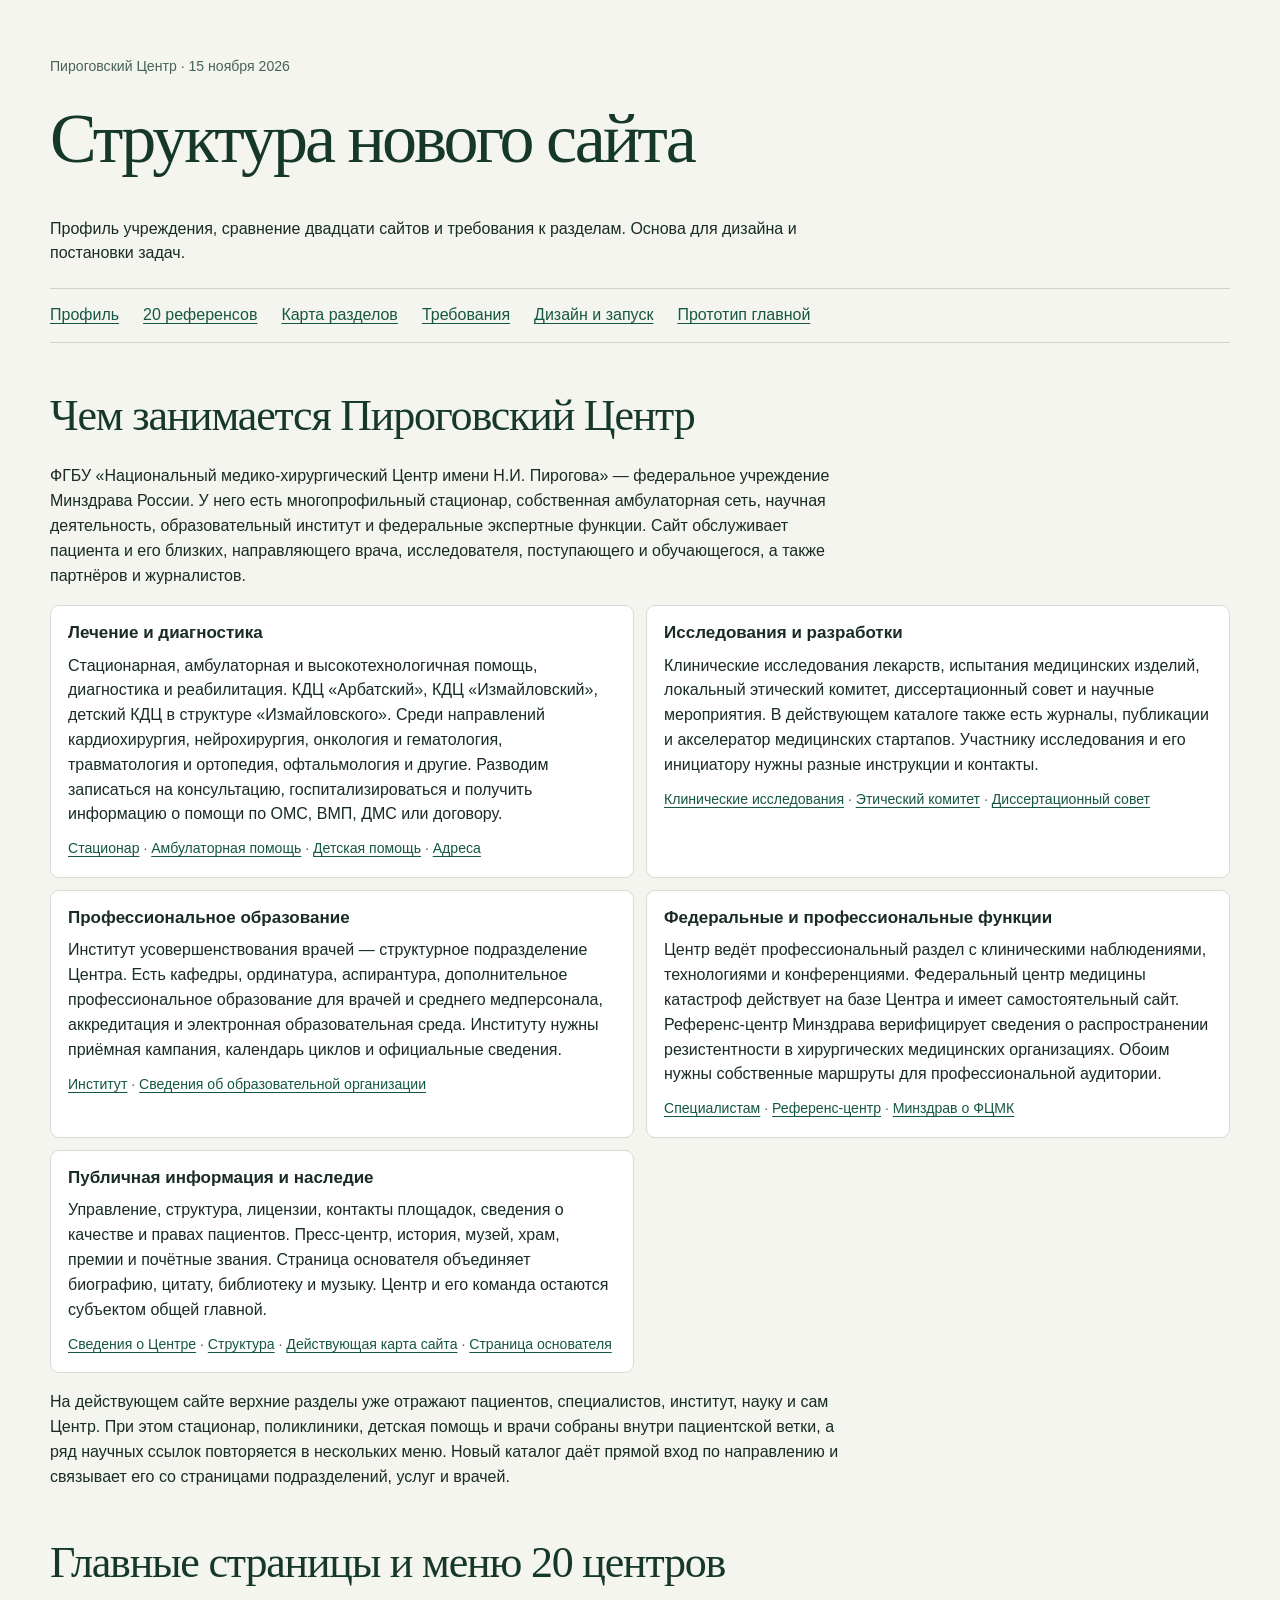
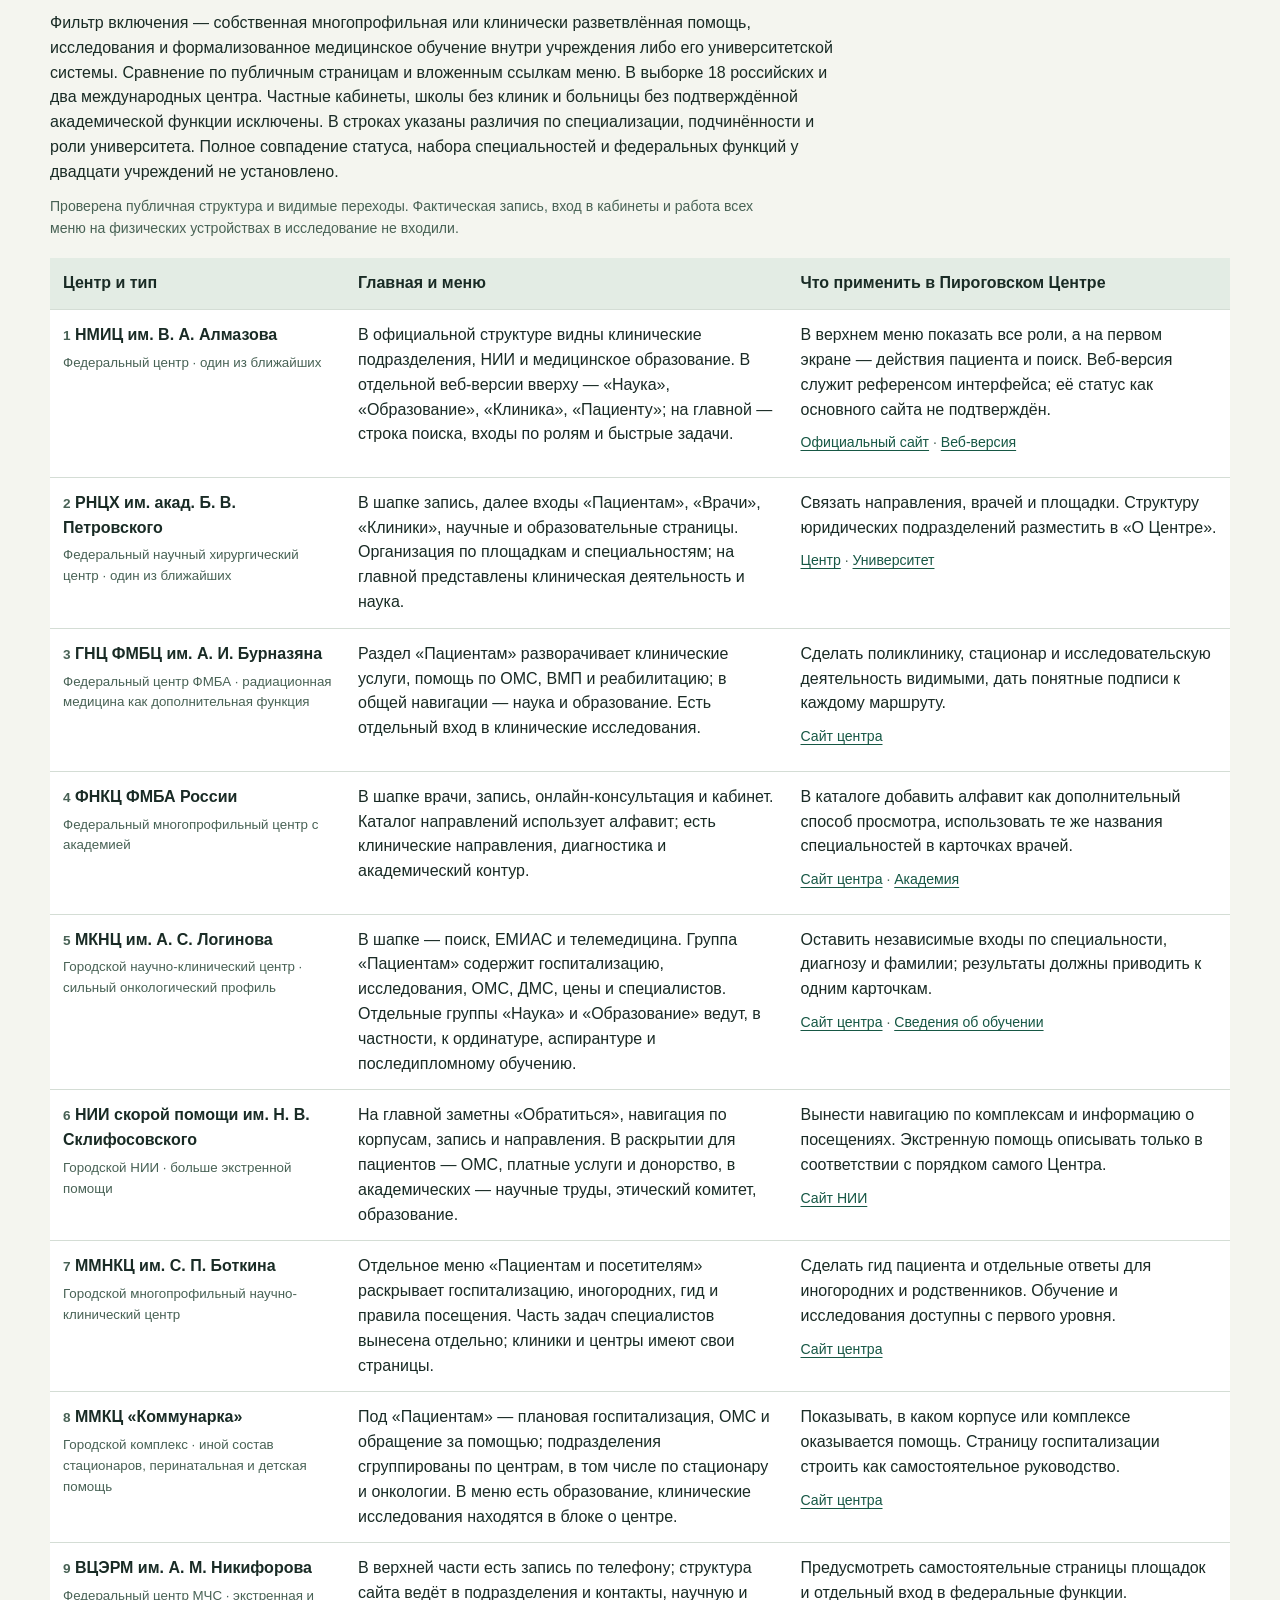
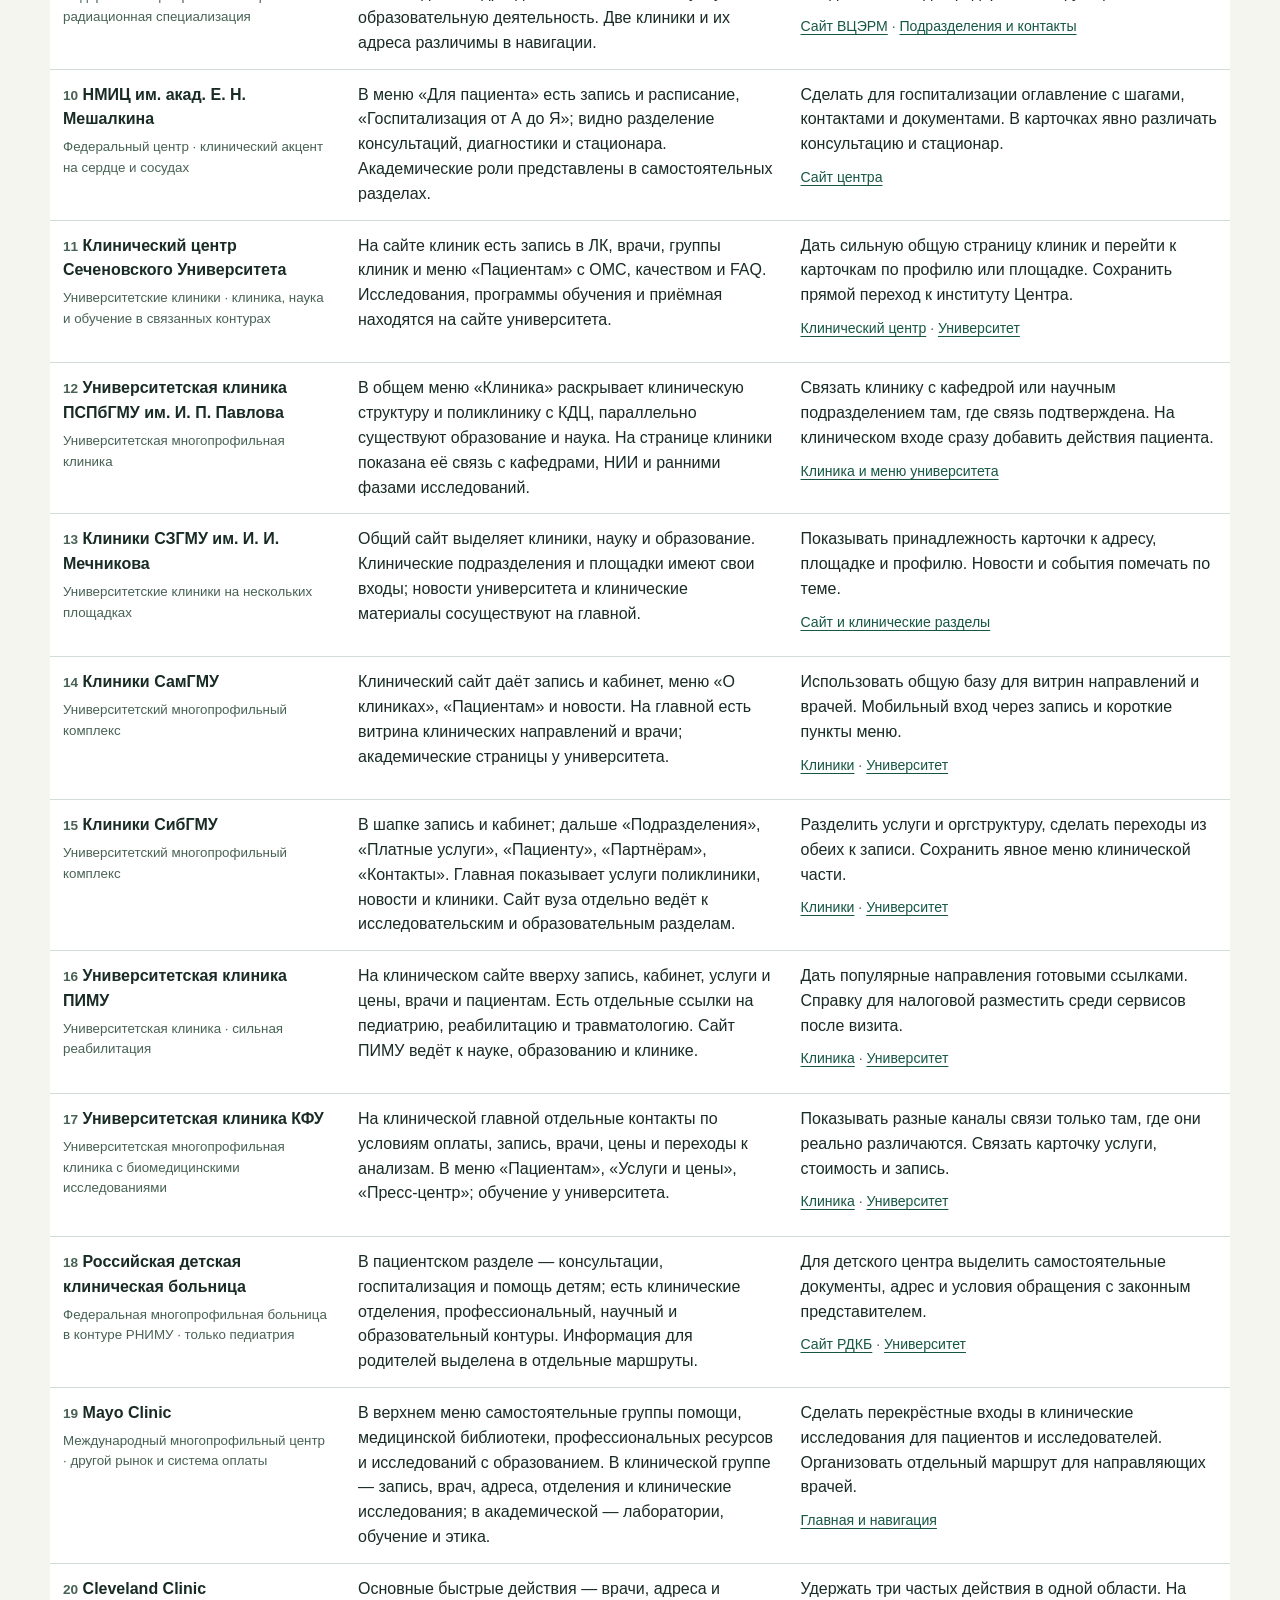
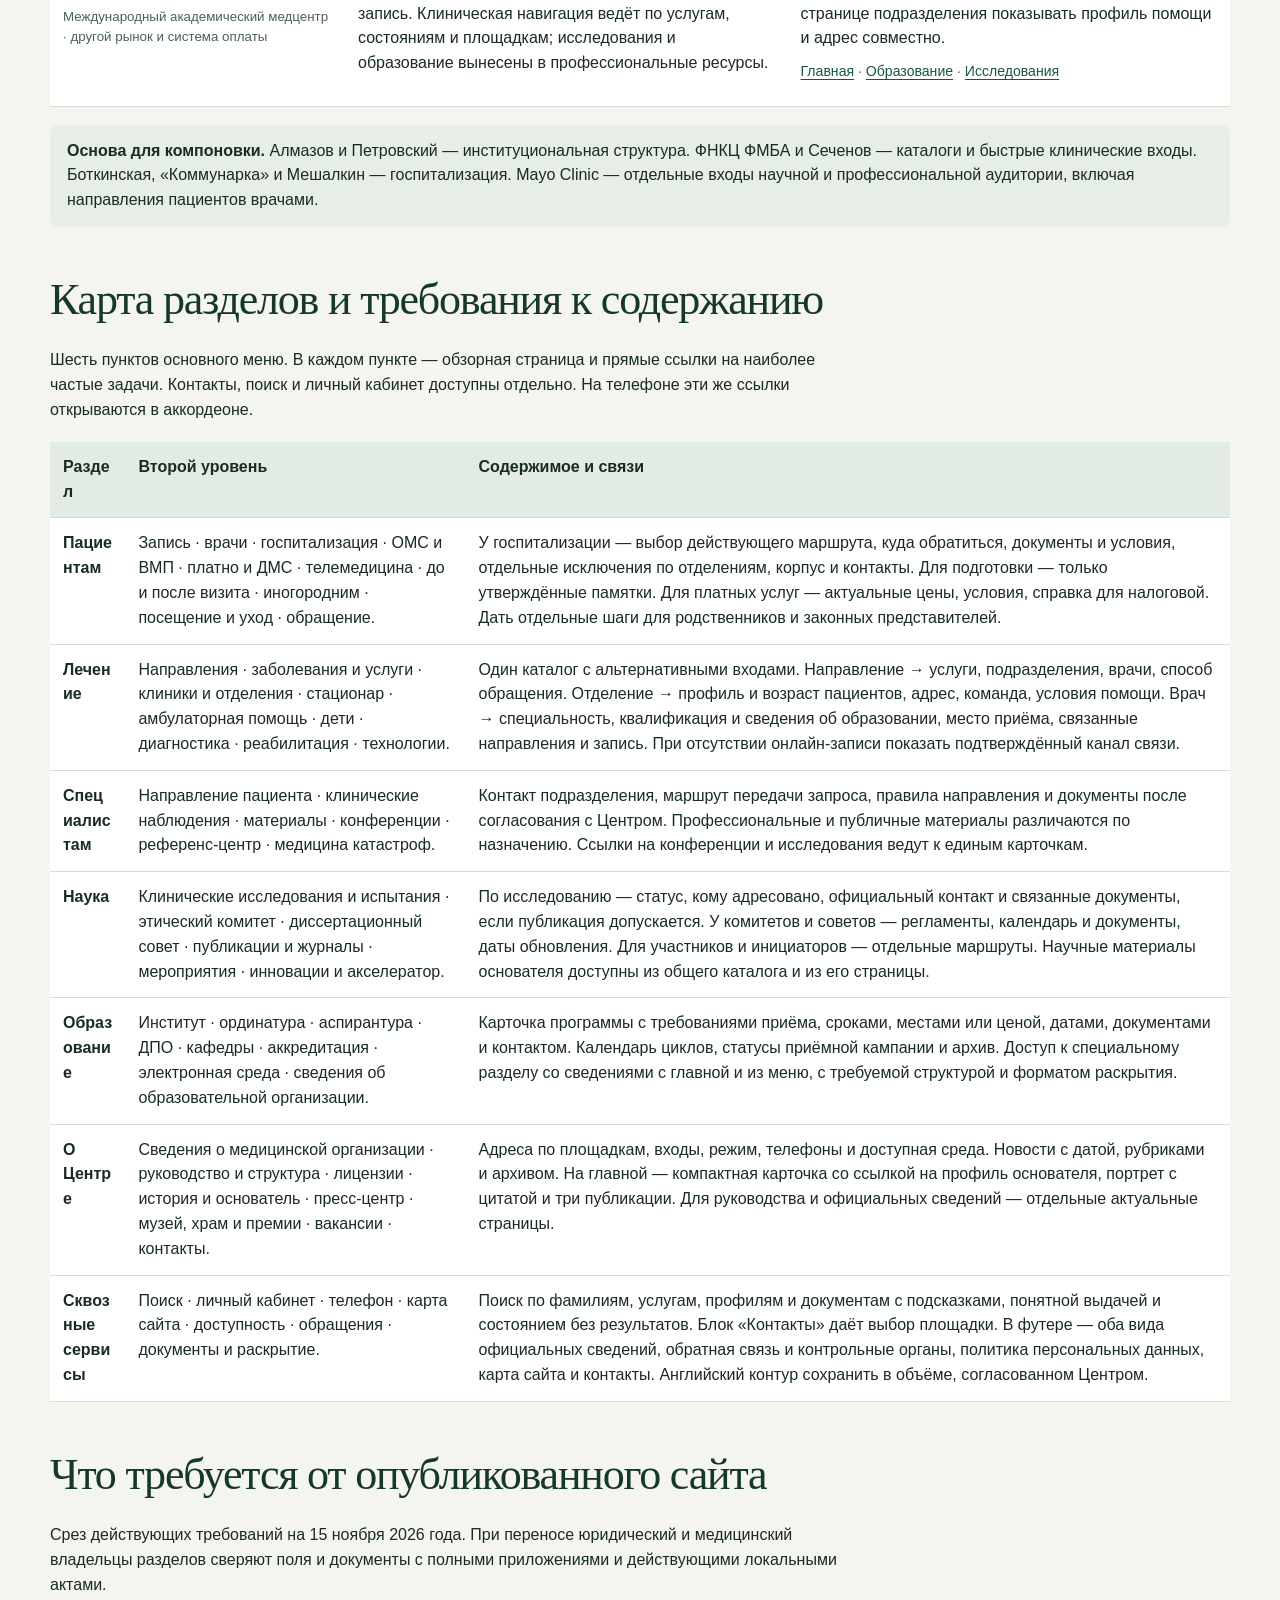
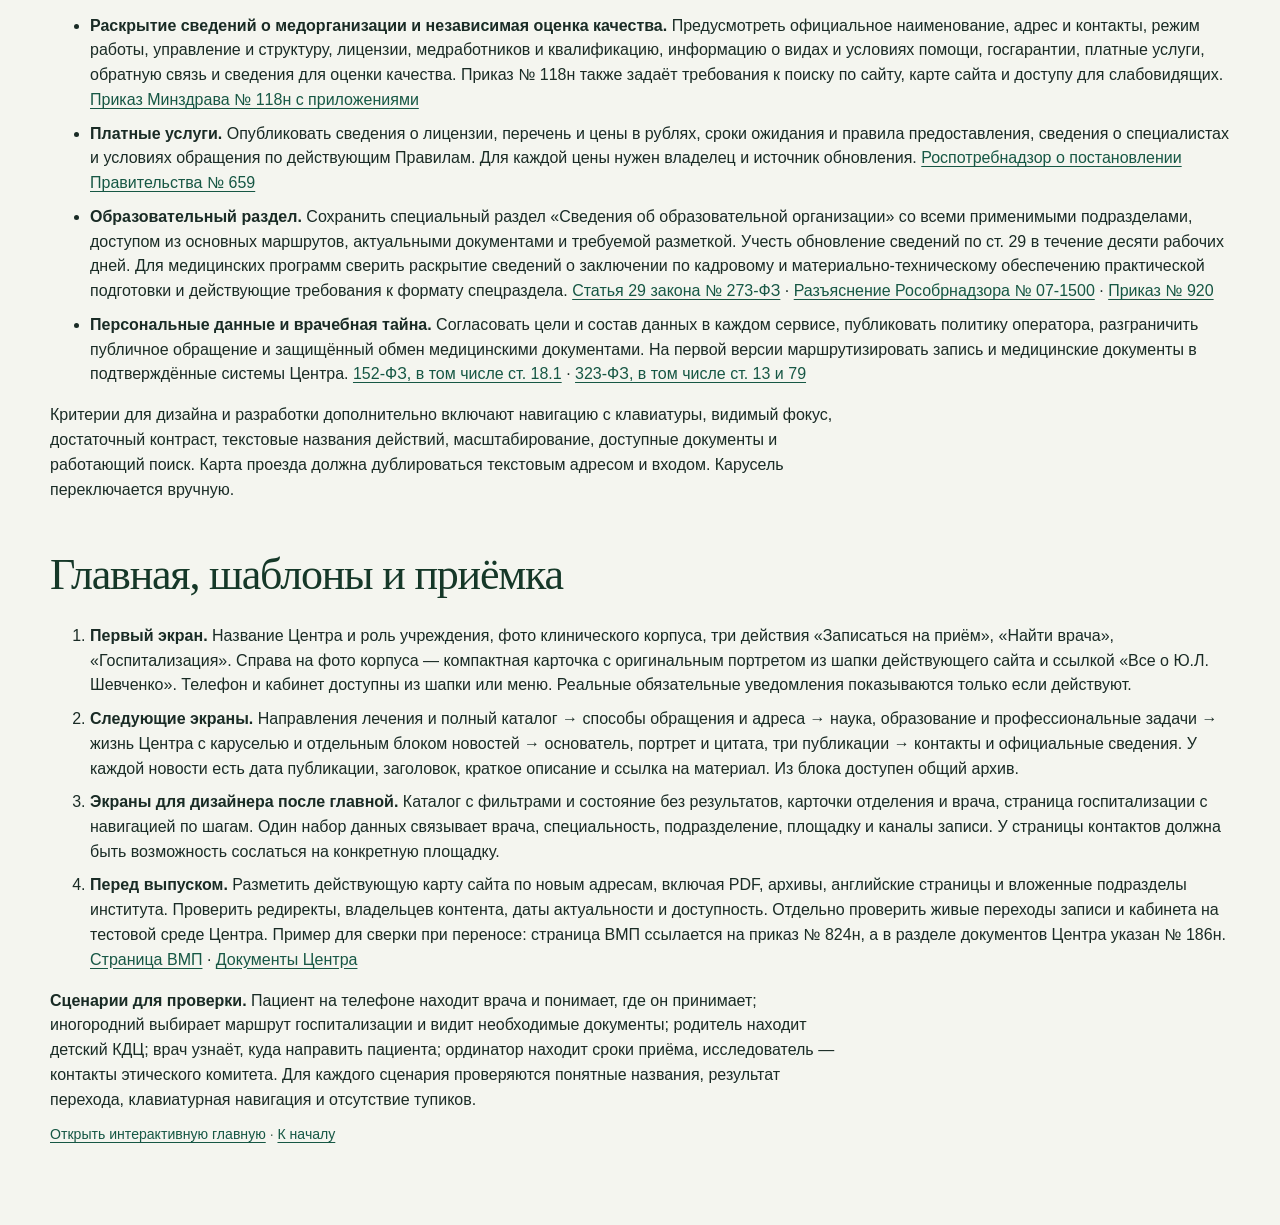
==== site-structure.html @ cbcdd525 "Publish medical center prototype and site structure" ====
<!doctype html>
<html lang="ru">
<head>
<meta charset="utf-8">
<meta name="viewport" content="width=device-width, initial-scale=1">
<meta name="robots" content="noindex">
<title>Пироговский Центр — структура нового сайта и 20 референсов</title>
<style>
:root { color-scheme: light; font-family: "Segoe UI", sans-serif; color: #192b25; background: #f4f5ef; line-height: 1.55; }
* { box-sizing: border-box; }
body { margin: 0; }
main { width: min(1180px, calc(100% - 48px)); margin: 0 auto; padding: 46px 0 70px; }
h1, h2, h3 { line-height: 1.12; margin: 0 0 .55em; }
h1, h2 { font-family: Georgia, serif; font-weight: 400; color: #153828; }
h1 { font-size: clamp(35px, 6vw, 70px); letter-spacing: -.043em; }
h2 { font-size: clamp(28px, 4vw, 44px); letter-spacing: -.027em; }
h3 { font-size: 17px; }
p { max-width: 90ch; margin: .7em 0; }
a { color: #165744; text-underline-offset: 3px; }
a:focus-visible { outline: 2px solid #985a0c; outline-offset: 3px; }
nav { display: flex; gap: 12px 24px; flex-wrap: wrap; padding: 14px 0; border-block: 1px solid #cbd6cd; }
header p { margin-bottom: 22px; }
section { margin-top: 48px; scroll-margin-top: 12px; }
.meta, .sources { color: #486255; font-size: .88rem; }
.cards { margin: 17px 0; display: grid; grid-template-columns: repeat(2, minmax(0, 1fr)); gap: 12px; }
.cards article { background: #fff; border: 1px solid #d5ded6; padding: 17px; border-radius: 9px; }
.cards article p:last-child { margin-bottom: 0; }
table { width: 100%; border-collapse: collapse; margin-top: 19px; background: #fff; }
th, td { padding: 13px; text-align: left; vertical-align: top; border-bottom: 1px solid #d4ddd5; overflow-wrap: anywhere; }
thead { background: #e3ece4; }
#comparison th[scope=row] { width: 25%; }
#comparison td { width: 37.5%; }
tbody small { display: block; margin-top: 5px; font-weight: 400; color: #486255; }
.idx { color: #486255; font-size: .85rem; }
li { margin: .55em 0; }
aside { margin: 18px 0; padding: 14px 17px; background: #e6eee6; border-radius: 8px; }
@media (max-width: 720px) {
  main { width: calc(100% - 30px); padding-top: 26px; }
  .cards { grid-template-columns: 1fr; }
  table, tbody, tr, td, tbody th { display: block; }
  thead { position: absolute; width: 1px; height: 1px; overflow: hidden; clip-path: inset(50%); }
  #comparison th[scope=row], #comparison td { width: 100%; }
  tbody th { background: #e3ece4; }
  td::before { content: attr(data-label); display: block; margin-bottom: 4px; color: #486255; font-size: .84rem; font-weight: 650; }
  td { border-bottom: 0; }
}
</style>
</head>
<body>
<main id="top">
<header>
<p class="meta">Пироговский Центр · 15 ноября 2026</p>
<h1>Структура нового сайта</h1>
<p>Профиль учреждения, сравнение двадцати сайтов и требования к разделам. Основа для дизайна и постановки задач.</p>
<nav aria-label="Оглавление"><a href="#profile">Профиль</a><a href="#comparison">20 референсов</a><a href="#map">Карта разделов</a><a href="#requirements">Требования</a><a href="#handoff">Дизайн и запуск</a><a href="prototype/index.html">Прототип главной</a></nav>
</header>
<section id="profile">
<h2>Чем занимается Пироговский Центр</h2>
<p>ФГБУ «Национальный медико-хирургический Центр имени Н.И. Пирогова» — федеральное учреждение Минздрава России. У него есть многопрофильный стационар, собственная амбулаторная сеть, научная деятельность, образовательный институт и федеральные экспертные функции. Сайт обслуживает пациента и его близких, направляющего врача, исследователя, поступающего и обучающегося, а также партнёров и журналистов.</p>
<div class="cards">
<article><h3>Лечение и диагностика</h3><p>Стационарная, амбулаторная и высокотехнологичная помощь, диагностика и реабилитация. КДЦ «Арбатский», КДЦ «Измайловский», детский КДЦ в структуре «Измайловского». Среди направлений кардиохирургия, нейрохирургия, онкология и гематология, травматология и ортопедия, офтальмология и другие. Разводим записаться на консультацию, госпитализироваться и получить информацию о помощи по ОМС, ВМП, ДМС или договору.</p><p class="sources"><a href="https://www.pirogov-center.ru/patient/hospital/department/">Стационар</a> · <a href="https://www.pirogov-center.ru/patient/policlinics/">Амбулаторная помощь</a> · <a href="https://www.pirogov-center.ru/patient/helping-children/">Детская помощь</a> · <a href="https://www.pirogov-center.ru/about/contacts/">Адреса</a></p></article>
<article><h3>Исследования и разработки</h3><p>Клинические исследования лекарств, испытания медицинских изделий, локальный этический комитет, диссертационный совет и научные мероприятия. В действующем каталоге также есть журналы, публикации и акселератор медицинских стартапов. Участнику исследования и его инициатору нужны разные инструкции и контакты.</p><p class="sources"><a href="https://www.pirogov-center.ru/science/clinical-trials/">Клинические исследования</a> · <a href="https://www.pirogov-center.ru/about/structure/local-ethical-committee/">Этический комитет</a> · <a href="https://www.pirogov-center.ru/about/structure/dissertational-council/">Диссертационный совет</a></p></article>
<article><h3>Профессиональное образование</h3><p>Институт усовершенствования врачей — структурное подразделение Центра. Есть кафедры, ординатура, аспирантура, дополнительное профессиональное образование для врачей и среднего медперсонала, аккредитация и электронная образовательная среда. Институту нужны приёмная кампания, календарь циклов и официальные сведения.</p><p class="sources"><a href="https://www.pirogov-center.ru/education/institute/">Институт</a> · <a href="https://www.pirogov-center.ru/education/institute/common/">Сведения об образовательной организации</a></p></article>
<article><h3>Федеральные и профессиональные функции</h3><p>Центр ведёт профессиональный раздел с клиническими наблюдениями, технологиями и конференциями. Федеральный центр медицины катастроф действует на базе Центра и имеет самостоятельный сайт. Референс-центр Минздрава верифицирует сведения о распространении резистентности в хирургических медицинских организациях. Обоим нужны собственные маршруты для профессиональной аудитории.</p><p class="sources"><a href="https://www.pirogov-center.ru/specialist/">Специалистам</a> · <a href="https://www.pirogov-center.ru/specialist/reference-center/">Референс-центр</a> · <a href="https://minzdrav.gov.ru/regional_news/16206-na-baze-pirogovskogo-tsentra-nachal-deystvovat-federalnyy-tsentr-meditsiny-katastrof">Минздрав о ФЦМК</a></p></article>
<article><h3>Публичная информация и наследие</h3><p>Управление, структура, лицензии, контакты площадок, сведения о качестве и правах пациентов. Пресс-центр, история, музей, храм, премии и почётные звания. Страница основателя объединяет биографию, цитату, библиотеку и музыку. Центр и его команда остаются субъектом общей главной.</p><p class="sources"><a href="https://www.pirogov-center.ru/about/">Сведения о Центре</a> · <a href="https://www.pirogov-center.ru/about/structure/">Структура</a> · <a href="https://www.pirogov-center.ru/sitemap/">Действующая карта сайта</a> · <a href="https://www.pirogov-center.ru/about/management/president/">Страница основателя</a></p></article>
</div>
<p>На действующем сайте верхние разделы уже отражают пациентов, специалистов, институт, науку и сам Центр. При этом стационар, поликлиники, детская помощь и врачи собраны внутри пациентской ветки, а ряд научных ссылок повторяется в нескольких меню. Новый каталог даёт прямой вход по направлению и связывает его со страницами подразделений, услуг и врачей.</p>
</section>
<section id="comparison">
<h2>Главные страницы и меню 20 центров</h2>
<p>Фильтр включения — собственная многопрофильная или клинически разветвлённая помощь, исследования и формализованное медицинское обучение внутри учреждения либо его университетской системы. Сравнение по публичным страницам и вложенным ссылкам меню. В выборке 18 российских и два международных центра. Частные кабинеты, школы без клиник и больницы без подтверждённой академической функции исключены. В строках указаны различия по специализации, подчинённости и роли университета. Полное совпадение статуса, набора специальностей и федеральных функций у двадцати учреждений не установлено.</p>
<p class="meta">Проверена публичная структура и видимые переходы. Фактическая запись, вход в кабинеты и работа всех меню на физических устройствах в исследование не входили.</p>
<table>
<thead><tr><th scope="col">Центр и тип</th><th scope="col">Главная и меню</th><th scope="col">Что применить в Пироговском Центре</th></tr></thead>
<tbody>
<tr><th scope="row"><span class="idx">1</span> НМИЦ им. В. А. Алмазова<small>Федеральный центр · один из ближайших</small></th><td data-label="Главная и меню">В официальной структуре видны клинические подразделения, НИИ и медицинское образование. В отдельной веб-версии вверху — «Наука», «Образование», «Клиника», «Пациенту»; на главной — строка поиска, входы по ролям и быстрые задачи.</td><td data-label="Решение для Центра">В верхнем меню показать все роли, а на первом экране — действия пациента и поиск. Веб-версия служит референсом интерфейса; её статус как основного сайта не подтверждён.<p class="sources"><a href="https://www.almazovcentre.ru/">Официальный сайт</a> · <a href="https://next.almazovhub.ru/">Веб-версия</a></p></td></tr>
<tr><th scope="row"><span class="idx">2</span> РНЦХ им. акад. Б. В. Петровского<small>Федеральный научный хирургический центр · один из ближайших</small></th><td data-label="Главная и меню">В шапке запись, далее входы «Пациентам», «Врачи», «Клиники», научные и образовательные страницы. Организация по площадкам и специальностям; на главной представлены клиническая деятельность и наука.</td><td data-label="Решение для Центра">Связать направления, врачей и площадки. Структуру юридических подразделений разместить в «О Центре».<p class="sources"><a href="https://med.ru/">Центр</a> · <a href="https://petrovsky.med.ru/">Университет</a></p></td></tr>
<tr><th scope="row"><span class="idx">3</span> ГНЦ ФМБЦ им. А. И. Бурназяна<small>Федеральный центр ФМБА · радиационная медицина как дополнительная функция</small></th><td data-label="Главная и меню">Раздел «Пациентам» разворачивает клинические услуги, помощь по ОМС, ВМП и реабилитацию; в общей навигации — наука и образование. Есть отдельный вход в клинические исследования.</td><td data-label="Решение для Центра">Сделать поликлинику, стационар и исследовательскую деятельность видимыми, дать понятные подписи к каждому маршруту.<p class="sources"><a href="https://fmbafmbc.ru/">Сайт центра</a></p></td></tr>
<tr><th scope="row"><span class="idx">4</span> ФНКЦ ФМБА России<small>Федеральный многопрофильный центр с академией</small></th><td data-label="Главная и меню">В шапке врачи, запись, онлайн-консультация и кабинет. Каталог направлений использует алфавит; есть клинические направления, диагностика и академический контур.</td><td data-label="Решение для Центра">В каталоге добавить алфавит как дополнительный способ просмотра, использовать те же названия специальностей в карточках врачей.<p class="sources"><a href="https://fnkc-fmba.ru/">Сайт центра</a> · <a href="https://medprofedu.ru/">Академия</a></p></td></tr>
<tr><th scope="row"><span class="idx">5</span> МКНЦ им. А. С. Логинова<small>Городской научно-клинический центр · сильный онкологический профиль</small></th><td data-label="Главная и меню">В шапке — поиск, ЕМИАС и телемедицина. Группа «Пациентам» содержит госпитализацию, исследования, ОМС, ДМС, цены и специалистов. Отдельные группы «Наука» и «Образование» ведут, в частности, к ординатуре, аспирантуре и последипломному обучению.</td><td data-label="Решение для Центра">Оставить независимые входы по специальности, диагнозу и фамилии; результаты должны приводить к одним карточкам.<p class="sources"><a href="https://mknc.ru/?kt_lang=ru">Сайт центра</a> · <a href="https://edu.mknc.ru/sveden/common/">Сведения об обучении</a></p></td></tr>
<tr><th scope="row"><span class="idx">6</span> НИИ скорой помощи им. Н. В. Склифосовского<small>Городской НИИ · больше экстренной помощи</small></th><td data-label="Главная и меню">На главной заметны «Обратиться», навигация по корпусам, запись и направления. В раскрытии для пациентов — ОМС, платные услуги и донорство, в академических — научные труды, этический комитет, образование.</td><td data-label="Решение для Центра">Вынести навигацию по комплексам и информацию о посещениях. Экстренную помощь описывать только в соответствии с порядком самого Центра.<p class="sources"><a href="https://sklif.mos.ru/">Сайт НИИ</a></p></td></tr>
<tr><th scope="row"><span class="idx">7</span> ММНКЦ им. С. П. Боткина<small>Городской многопрофильный научно-клинический центр</small></th><td data-label="Главная и меню">Отдельное меню «Пациентам и посетителям» раскрывает госпитализацию, иногородних, гид и правила посещения. Часть задач специалистов вынесена отдельно; клиники и центры имеют свои страницы.</td><td data-label="Решение для Центра">Сделать гид пациента и отдельные ответы для иногородних и родственников. Обучение и исследования доступны с первого уровня.<p class="sources"><a href="https://botkinmoscow.ru/">Сайт центра</a></p></td></tr>
<tr><th scope="row"><span class="idx">8</span> ММКЦ «Коммунарка»<small>Городской комплекс · иной состав стационаров, перинатальная и детская помощь</small></th><td data-label="Главная и меню">Под «Пациентам» — плановая госпитализация, ОМС и обращение за помощью; подразделения сгруппированы по центрам, в том числе по стационару и онкологии. В меню есть образование, клинические исследования находятся в блоке о центре.</td><td data-label="Решение для Центра">Показывать, в каком корпусе или комплексе оказывается помощь. Страницу госпитализации строить как самостоятельное руководство.<p class="sources"><a href="https://mmccdzm.ru/">Сайт центра</a></p></td></tr>
<tr><th scope="row"><span class="idx">9</span> ВЦЭРМ им. А. М. Никифорова<small>Федеральный центр МЧС · экстренная и радиационная специализация</small></th><td data-label="Главная и меню">В верхней части есть запись по телефону; структура сайта ведёт в подразделения и контакты, научную и образовательную деятельность. Две клиники и их адреса различимы в навигации.</td><td data-label="Решение для Центра">Предусмотреть самостоятельные страницы площадок и отдельный вход в федеральные функции.<p class="sources"><a href="https://nrcerm.ru/">Сайт ВЦЭРМ</a> · <a href="https://nrcerm.ru/departments-centers/contacts/">Подразделения и контакты</a></p></td></tr>
<tr><th scope="row"><span class="idx">10</span> НМИЦ им. акад. Е. Н. Мешалкина<small>Федеральный центр · клинический акцент на сердце и сосудах</small></th><td data-label="Главная и меню">В меню «Для пациента» есть запись и расписание, «Госпитализация от А до Я»; видно разделение консультаций, диагностики и стационара. Академические роли представлены в самостоятельных разделах.</td><td data-label="Решение для Центра">Сделать для госпитализации оглавление с шагами, контактами и документами. В карточках явно различать консультацию и стационар.<p class="sources"><a href="https://www.meshalkin.ru/">Сайт центра</a></p></td></tr>
<tr><th scope="row"><span class="idx">11</span> Клинический центр Сеченовского Университета<small>Университетские клиники · клиника, наука и обучение в связанных контурах</small></th><td data-label="Главная и меню">На сайте клиник есть запись в ЛК, врачи, группы клиник и меню «Пациентам» с ОМС, качеством и FAQ. Исследования, программы обучения и приёмная находятся на сайте университета.</td><td data-label="Решение для Центра">Дать сильную общую страницу клиник и перейти к карточкам по профилю или площадке. Сохранить прямой переход к институту Центра.<p class="sources"><a href="https://sechenovclinic.ru/">Клинический центр</a> · <a href="https://www.sechenov.ru/">Университет</a></p></td></tr>
<tr><th scope="row"><span class="idx">12</span> Университетская клиника ПСПбГМУ им. И. П. Павлова<small>Университетская многопрофильная клиника</small></th><td data-label="Главная и меню">В общем меню «Клиника» раскрывает клиническую структуру и поликлинику с КДЦ, параллельно существуют образование и наука. На странице клиники показана её связь с кафедрами, НИИ и ранними фазами исследований.</td><td data-label="Решение для Центра">Связать клинику с кафедрой или научным подразделением там, где связь подтверждена. На клиническом входе сразу добавить действия пациента.<p class="sources"><a href="https://www.1spbgmu.ru/klinika">Клиника и меню университета</a></p></td></tr>
<tr><th scope="row"><span class="idx">13</span> Клиники СЗГМУ им. И. И. Мечникова<small>Университетские клиники на нескольких площадках</small></th><td data-label="Главная и меню">Общий сайт выделяет клиники, науку и образование. Клинические подразделения и площадки имеют свои входы; новости университета и клинические материалы сосуществуют на главной.</td><td data-label="Решение для Центра">Показывать принадлежность карточки к адресу, площадке и профилю. Новости и события помечать по теме.<p class="sources"><a href="https://szgmu.ru/">Сайт и клинические разделы</a></p></td></tr>
<tr><th scope="row"><span class="idx">14</span> Клиники СамГМУ<small>Университетский многопрофильный комплекс</small></th><td data-label="Главная и меню">Клинический сайт даёт запись и кабинет, меню «О клиниках», «Пациентам» и новости. На главной есть витрина клинических направлений и врачи; академические страницы у университета.</td><td data-label="Решение для Центра">Использовать общую базу для витрин направлений и врачей. Мобильный вход через запись и короткие пункты меню.<p class="sources"><a href="https://clinica.samsmu.ru/">Клиники</a> · <a href="https://samsmu.ru/">Университет</a></p></td></tr>
<tr><th scope="row"><span class="idx">15</span> Клиники СибГМУ<small>Университетский многопрофильный комплекс</small></th><td data-label="Главная и меню">В шапке запись и кабинет; дальше «Подразделения», «Платные услуги», «Пациенту», «Партнёрам», «Контакты». Главная показывает услуги поликлиники, новости и клиники. Сайт вуза отдельно ведёт к исследовательским и образовательным разделам.</td><td data-label="Решение для Центра">Разделить услуги и оргструктуру, сделать переходы из обеих к записи. Сохранить явное меню клинической части.<p class="sources"><a href="https://clinics.ssmu.ru/">Клиники</a> · <a href="https://www.ssmu.ru/">Университет</a></p></td></tr>
<tr><th scope="row"><span class="idx">16</span> Университетская клиника ПИМУ<small>Университетская клиника · сильная реабилитация</small></th><td data-label="Главная и меню">На клиническом сайте вверху запись, кабинет, услуги и цены, врачи и пациентам. Есть отдельные ссылки на педиатрию, реабилитацию и травматологию. Сайт ПИМУ ведёт к науке, образованию и клинике.</td><td data-label="Решение для Центра">Дать популярные направления готовыми ссылками. Справку для налоговой разместить среди сервисов после визита.<p class="sources"><a href="https://pimunn-clinika.ru/">Клиника</a> · <a href="https://pimunn.ru/">Университет</a></p></td></tr>
<tr><th scope="row"><span class="idx">17</span> Университетская клиника КФУ<small>Университетская многопрофильная клиника с биомедицинскими исследованиями</small></th><td data-label="Главная и меню">На клинической главной отдельные контакты по условиям оплаты, запись, врачи, цены и переходы к анализам. В меню «Пациентам», «Услуги и цены», «Пресс-центр»; обучение у университета.</td><td data-label="Решение для Центра">Показывать разные каналы связи только там, где они реально различаются. Связать карточку услуги, стоимость и запись.<p class="sources"><a href="https://uniclinic.kpfu.ru/">Клиника</a> · <a href="https://kpfu.ru/">Университет</a></p></td></tr>
<tr><th scope="row"><span class="idx">18</span> Российская детская клиническая больница<small>Федеральная многопрофильная больница в контуре РНИМУ · только педиатрия</small></th><td data-label="Главная и меню">В пациентском разделе — консультации, госпитализация и помощь детям; есть клинические отделения, профессиональный, научный и образовательный контуры. Информация для родителей выделена в отдельные маршруты.</td><td data-label="Решение для Центра">Для детского центра выделить самостоятельные документы, адрес и условия обращения с законным представителем.<p class="sources"><a href="https://rdkb.ru/">Сайт РДКБ</a> · <a href="https://rsmu.ru/">Университет</a></p></td></tr>
<tr><th scope="row"><span class="idx">19</span> Mayo Clinic<small>Международный многопрофильный центр · другой рынок и система оплаты</small></th><td data-label="Главная и меню">В верхнем меню самостоятельные группы помощи, медицинской библиотеки, профессиональных ресурсов и исследований с образованием. В клинической группе — запись, врач, адреса, отделения и клинические исследования; в академической — лаборатории, обучение и этика.</td><td data-label="Решение для Центра">Сделать перекрёстные входы в клинические исследования для пациентов и исследователей. Организовать отдельный маршрут для направляющих врачей.<p class="sources"><a href="https://www.mayoclinic.org/">Главная и навигация</a></p></td></tr>
<tr><th scope="row"><span class="idx">20</span> Cleveland Clinic<small>Международный академический медцентр · другой рынок и система оплаты</small></th><td data-label="Главная и меню">Основные быстрые действия — врачи, адреса и запись. Клиническая навигация ведёт по услугам, состояниям и площадкам; исследования и образование вынесены в профессиональные ресурсы.</td><td data-label="Решение для Центра">Удержать три частых действия в одной области. На странице подразделения показывать профиль помощи и адрес совместно.<p class="sources"><a href="https://my.clevelandclinic.org/">Главная</a> · <a href="https://my.clevelandclinic.org/education">Образование</a> · <a href="https://my.clevelandclinic.org/research">Исследования</a></p></td></tr>
</tbody>
</table>
<aside><strong>Основа для компоновки.</strong> Алмазов и Петровский — институциональная структура. ФНКЦ ФМБА и Сеченов — каталоги и быстрые клинические входы. Боткинская, «Коммунарка» и Мешалкин — госпитализация. Mayo Clinic — отдельные входы научной и профессиональной аудитории, включая направления пациентов врачами.</aside>
</section>
<section id="map">
<h2>Карта разделов и требования к содержанию</h2>
<p>Шесть пунктов основного меню. В каждом пункте — обзорная страница и прямые ссылки на наиболее частые задачи. Контакты, поиск и личный кабинет доступны отдельно. На телефоне эти же ссылки открываются в аккордеоне.</p>
<table>
<thead><tr><th scope="col">Раздел</th><th scope="col">Второй уровень</th><th scope="col">Содержимое и связи</th></tr></thead>
<tbody>
<tr><th scope="row">Пациентам</th><td data-label="Подразделы">Запись · врачи · госпитализация · ОМС и ВМП · платно и ДМС · телемедицина · до и после визита · иногородним · посещение и уход · обращение.</td><td data-label="Требования">У госпитализации — выбор действующего маршрута, куда обратиться, документы и условия, отдельные исключения по отделениям, корпус и контакты. Для подготовки — только утверждённые памятки. Для платных услуг — актуальные цены, условия, справка для налоговой. Дать отдельные шаги для родственников и законных представителей.</td></tr>
<tr><th scope="row">Лечение</th><td data-label="Подразделы">Направления · заболевания и услуги · клиники и отделения · стационар · амбулаторная помощь · дети · диагностика · реабилитация · технологии.</td><td data-label="Требования">Один каталог с альтернативными входами. Направление → услуги, подразделения, врачи, способ обращения. Отделение → профиль и возраст пациентов, адрес, команда, условия помощи. Врач → специальность, квалификация и сведения об образовании, место приёма, связанные направления и запись. При отсутствии онлайн-записи показать подтверждённый канал связи.</td></tr>
<tr><th scope="row">Специалистам</th><td data-label="Подразделы">Направление пациента · клинические наблюдения · материалы · конференции · референс-центр · медицина катастроф.</td><td data-label="Требования">Контакт подразделения, маршрут передачи запроса, правила направления и документы после согласования с Центром. Профессиональные и публичные материалы различаются по назначению. Ссылки на конференции и исследования ведут к единым карточкам.</td></tr>
<tr><th scope="row">Наука</th><td data-label="Подразделы">Клинические исследования и испытания · этический комитет · диссертационный совет · публикации и журналы · мероприятия · инновации и акселератор.</td><td data-label="Требования">По исследованию — статус, кому адресовано, официальный контакт и связанные документы, если публикация допускается. У комитетов и советов — регламенты, календарь и документы, даты обновления. Для участников и инициаторов — отдельные маршруты. Научные материалы основателя доступны из общего каталога и из его страницы.</td></tr>
<tr><th scope="row">Образование</th><td data-label="Подразделы">Институт · ординатура · аспирантура · ДПО · кафедры · аккредитация · электронная среда · сведения об образовательной организации.</td><td data-label="Требования">Карточка программы с требованиями приёма, сроками, местами или ценой, датами, документами и контактом. Календарь циклов, статусы приёмной кампании и архив. Доступ к специальному разделу со сведениями с главной и из меню, с требуемой структурой и форматом раскрытия.</td></tr>
<tr><th scope="row">О Центре</th><td data-label="Подразделы">Сведения о медицинской организации · руководство и структура · лицензии · история и основатель · пресс-центр · музей, храм и премии · вакансии · контакты.</td><td data-label="Требования">Адреса по площадкам, входы, режим, телефоны и доступная среда. Новости с датой, рубриками и архивом. На главной — компактная карточка со ссылкой на профиль основателя, портрет с цитатой и три публикации. Для руководства и официальных сведений — отдельные актуальные страницы.</td></tr>
<tr><th scope="row">Сквозные сервисы</th><td data-label="Подразделы">Поиск · личный кабинет · телефон · карта сайта · доступность · обращения · документы и раскрытие.</td><td data-label="Требования">Поиск по фамилиям, услугам, профилям и документам с подсказками, понятной выдачей и состоянием без результатов. Блок «Контакты» даёт выбор площадки. В футере — оба вида официальных сведений, обратная связь и контрольные органы, политика персональных данных, карта сайта и контакты. Английский контур сохранить в объёме, согласованном Центром.</td></tr>
</tbody>
</table>
</section>
<section id="requirements">
<h2>Что требуется от опубликованного сайта</h2>
<p>Срез действующих требований на 15 ноября 2026 года. При переносе юридический и медицинский владельцы разделов сверяют поля и документы с полными приложениями и действующими локальными актами.</p>
<ul>
<li><strong>Раскрытие сведений о медорганизации и независимая оценка качества.</strong> Предусмотреть официальное наименование, адрес и контакты, режим работы, управление и структуру, лицензии, медработников и квалификацию, информацию о видах и условиях помощи, госгарантии, платные услуги, обратную связь и сведения для оценки качества. Приказ № 118н также задаёт требования к поиску по сайту, карте сайта и доступу для слабовидящих. <a href="https://legalacts.ru/doc/prikaz-minzdrava-rossii-ot-13032025-n-118n-ob-informatsii/">Приказ Минздрава № 118н с приложениями</a></li>
<li><strong>Платные услуги.</strong> Опубликовать сведения о лицензии, перечень и цены в рублях, сроки ожидания и правила предоставления, сведения о специалистах и условиях обращения по действующим Правилам. Для каждой цены нужен владелец и источник обновления. <a href="https://zpp.rospotrebnadzor.ru/news/federal/576535">Роспотребнадзор о постановлении Правительства № 659</a></li>
<li><strong>Образовательный раздел.</strong> Сохранить специальный раздел «Сведения об образовательной организации» со всеми применимыми подразделами, доступом из основных маршрутов, актуальными документами и требуемой разметкой. Учесть обновление сведений по ст. 29 в течение десяти рабочих дней. Для медицинских программ сверить раскрытие сведений о заключении по кадровому и материально-техническому обеспечению практической подготовки и действующие требования к формату спецраздела. <a href="https://www.consultant.ru/document/cons_doc_LAW_140174/16484fcceccbff241e7f0387146f346240cb050e/">Статья 29 закона № 273-ФЗ</a> · <a href="https://www.consultant.ru/document/cons_doc_LAW_545180/">Разъяснение Рособрнадзора № 07-1500</a> · <a href="https://www.consultant.ru/document/cons_doc_LAW_535295/">Приказ № 920</a></li>
<li><strong>Персональные данные и врачебная тайна.</strong> Согласовать цели и состав данных в каждом сервисе, публиковать политику оператора, разграничить публичное обращение и защищённый обмен медицинскими документами. На первой версии маршрутизировать запись и медицинские документы в подтверждённые системы Центра. <a href="https://www.consultant.ru/document/cons_doc_LAW_61801/">152-ФЗ, в том числе ст. 18.1</a> · <a href="https://www.consultant.ru/document/cons_doc_LAW_121895/">323-ФЗ, в том числе ст. 13 и 79</a></li>
</ul>
<p>Критерии для дизайна и разработки дополнительно включают навигацию с клавиатуры, видимый фокус, достаточный контраст, текстовые названия действий, масштабирование, доступные документы и работающий поиск. Карта проезда должна дублироваться текстовым адресом и входом. Карусель переключается вручную.</p>
</section>
<section id="handoff">
<h2>Главная, шаблоны и приёмка</h2>
<ol>
<li><strong>Первый экран.</strong> Название Центра и роль учреждения, фото клинического корпуса, три действия «Записаться на приём», «Найти врача», «Госпитализация». Справа на фото корпуса — компактная карточка с оригинальным портретом из шапки действующего сайта и ссылкой «Все о Ю.Л. Шевченко». Телефон и кабинет доступны из шапки или меню. Реальные обязательные уведомления показываются только если действуют.</li>
<li><strong>Следующие экраны.</strong> Направления лечения и полный каталог → способы обращения и адреса → наука, образование и профессиональные задачи → жизнь Центра с каруселью и отдельным блоком новостей → основатель, портрет и цитата, три публикации → контакты и официальные сведения. У каждой новости есть дата публикации, заголовок, краткое описание и ссылка на материал. Из блока доступен общий архив.</li>
<li><strong>Экраны для дизайнера после главной.</strong> Каталог с фильтрами и состояние без результатов, карточки отделения и врача, страница госпитализации с навигацией по шагам. Один набор данных связывает врача, специальность, подразделение, площадку и каналы записи. У страницы контактов должна быть возможность сослаться на конкретную площадку.</li>
<li><strong>Перед выпуском.</strong> Разметить действующую карту сайта по новым адресам, включая PDF, архивы, английские страницы и вложенные подразделы института. Проверить редиректы, владельцев контента, даты актуальности и доступность. Отдельно проверить живые переходы записи и кабинета на тестовой среде Центра. Пример для сверки при переносе: страница ВМП ссылается на приказ № 824н, а в разделе документов Центра указан № 186н. <a href="https://www.pirogov-center.ru/patient/hospital/high-tech-medical-care/">Страница ВМП</a> · <a href="https://www.pirogov-center.ru/patient/info/documents/">Документы Центра</a></li>
</ol>
<p><strong>Сценарии для проверки.</strong> Пациент на телефоне находит врача и понимает, где он принимает; иногородний выбирает маршрут госпитализации и видит необходимые документы; родитель находит детский КДЦ; врач узнаёт, куда направить пациента; ординатор находит сроки приёма, исследователь — контакты этического комитета. Для каждого сценария проверяются понятные названия, результат перехода, клавиатурная навигация и отсутствие тупиков.</p>
<p class="sources"><a href="prototype/index.html">Открыть интерактивную главную</a> · <a href="#top">К началу</a></p>
</section>
</main>
</body>
</html>
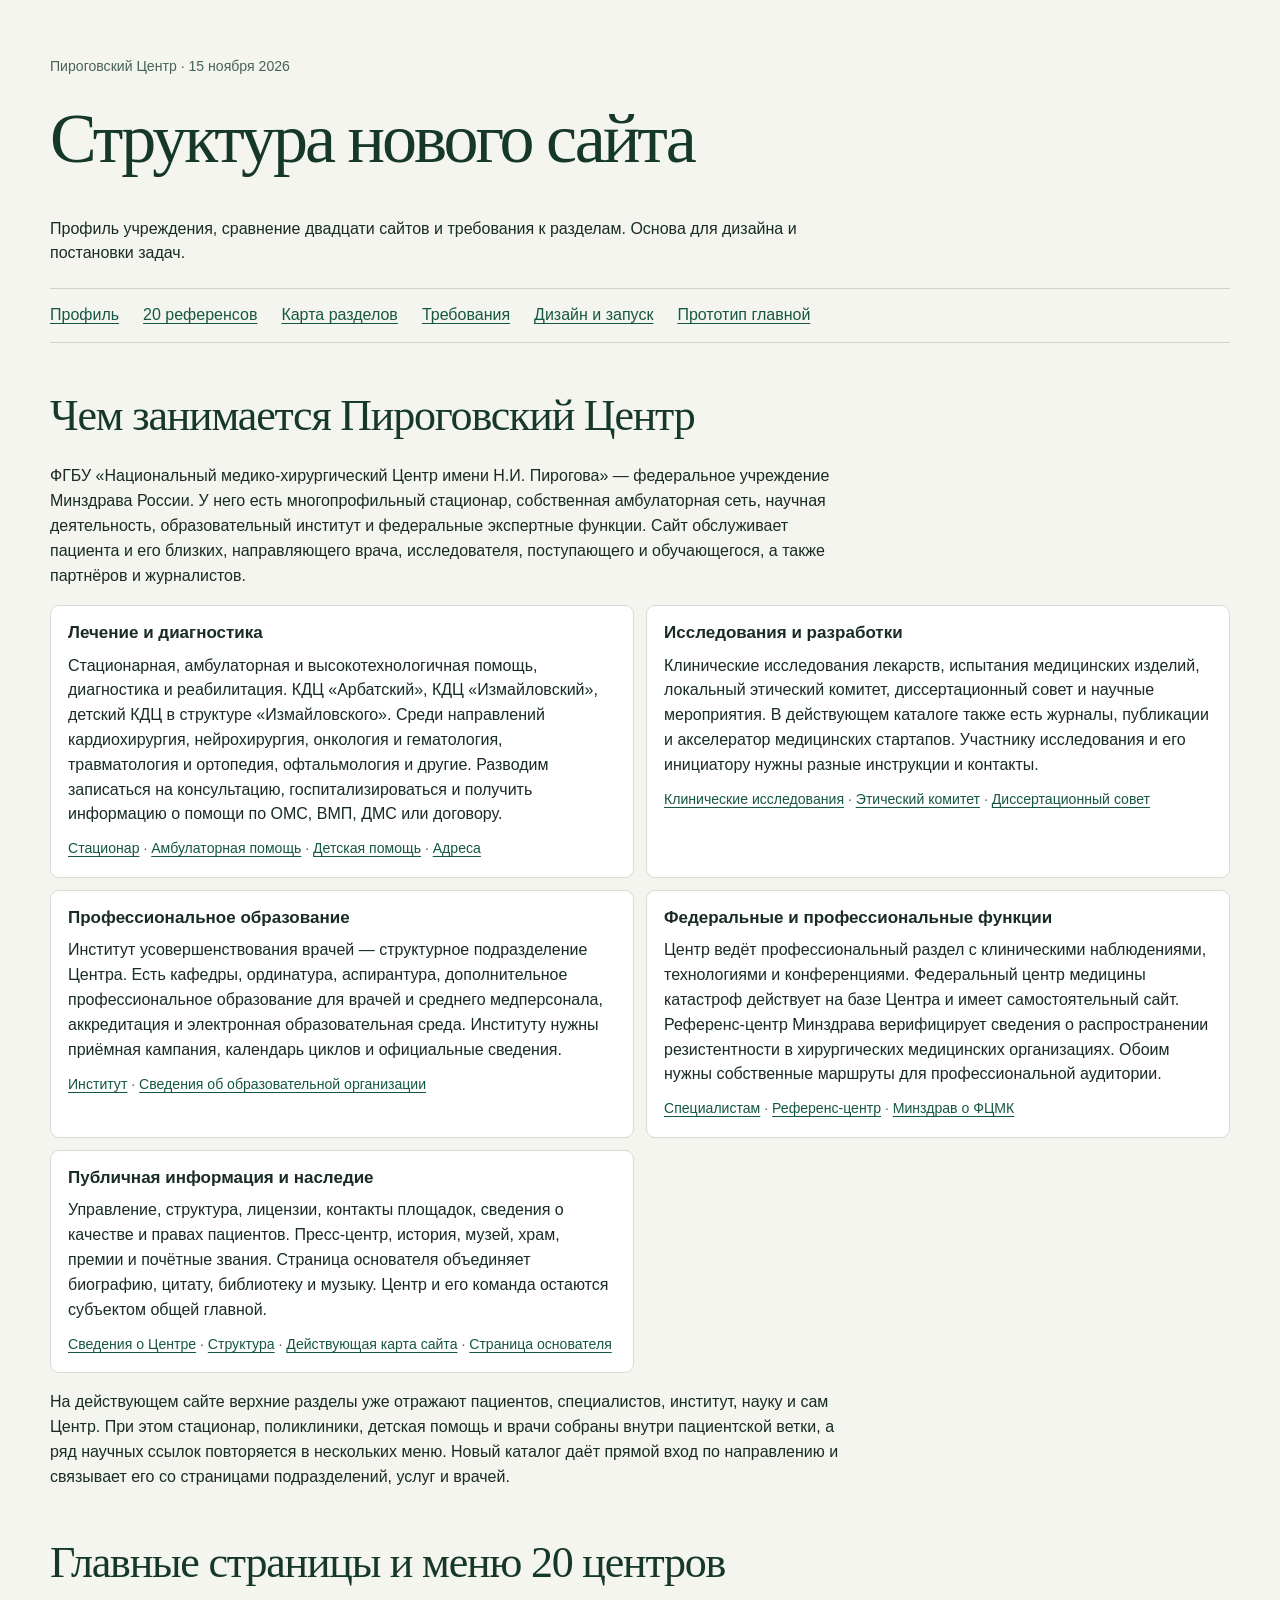
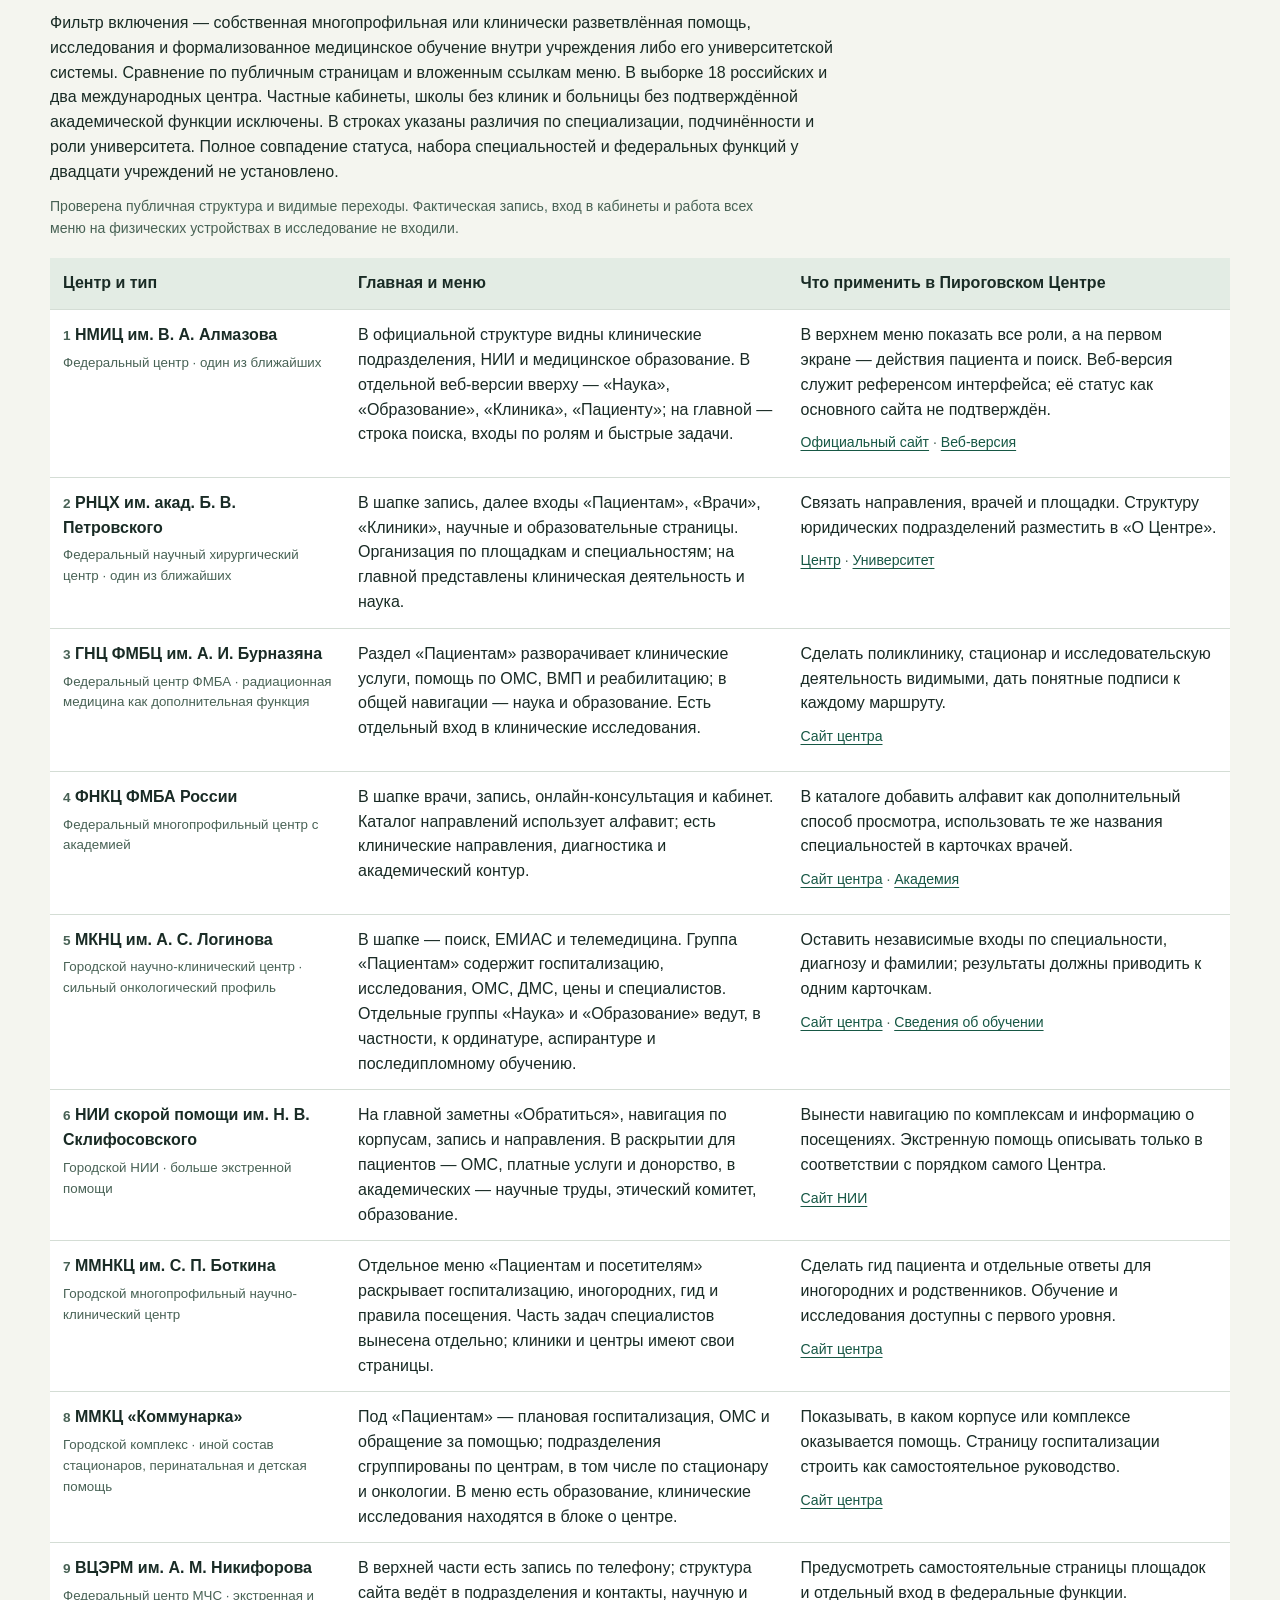
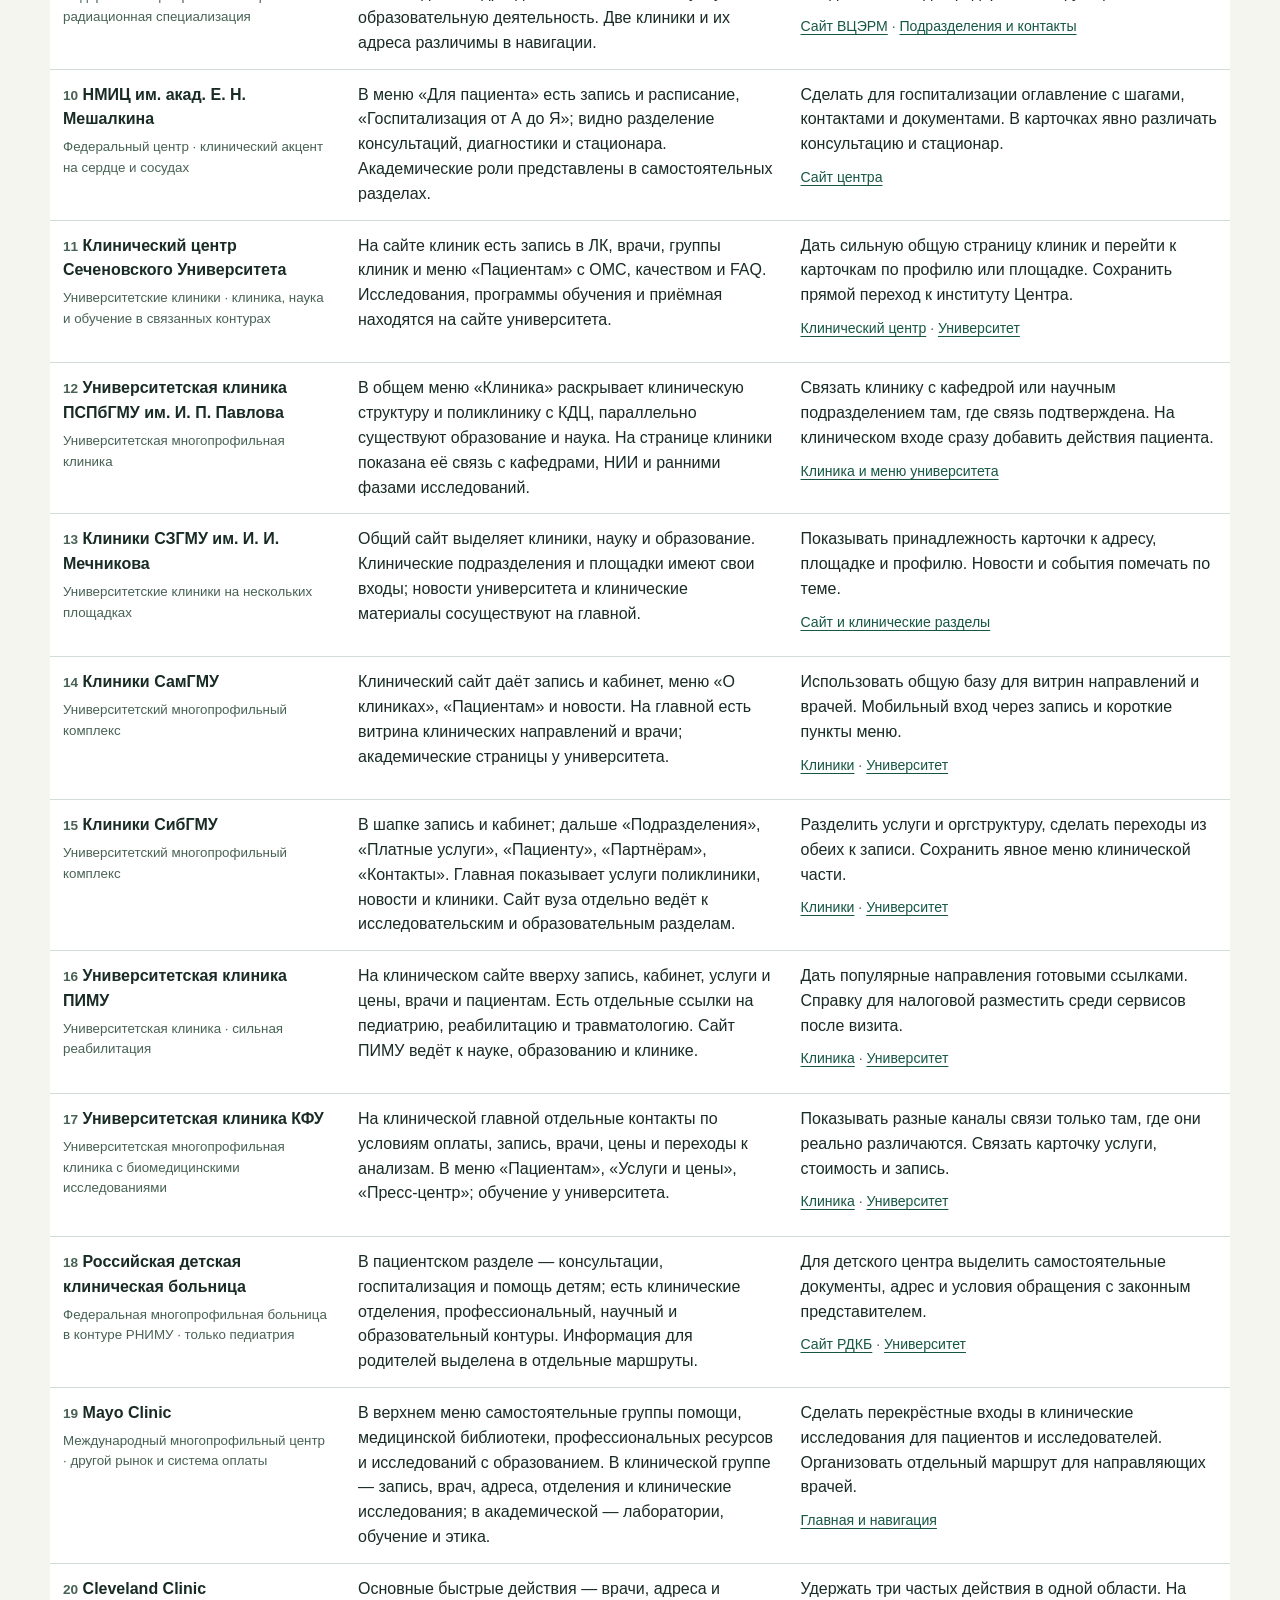
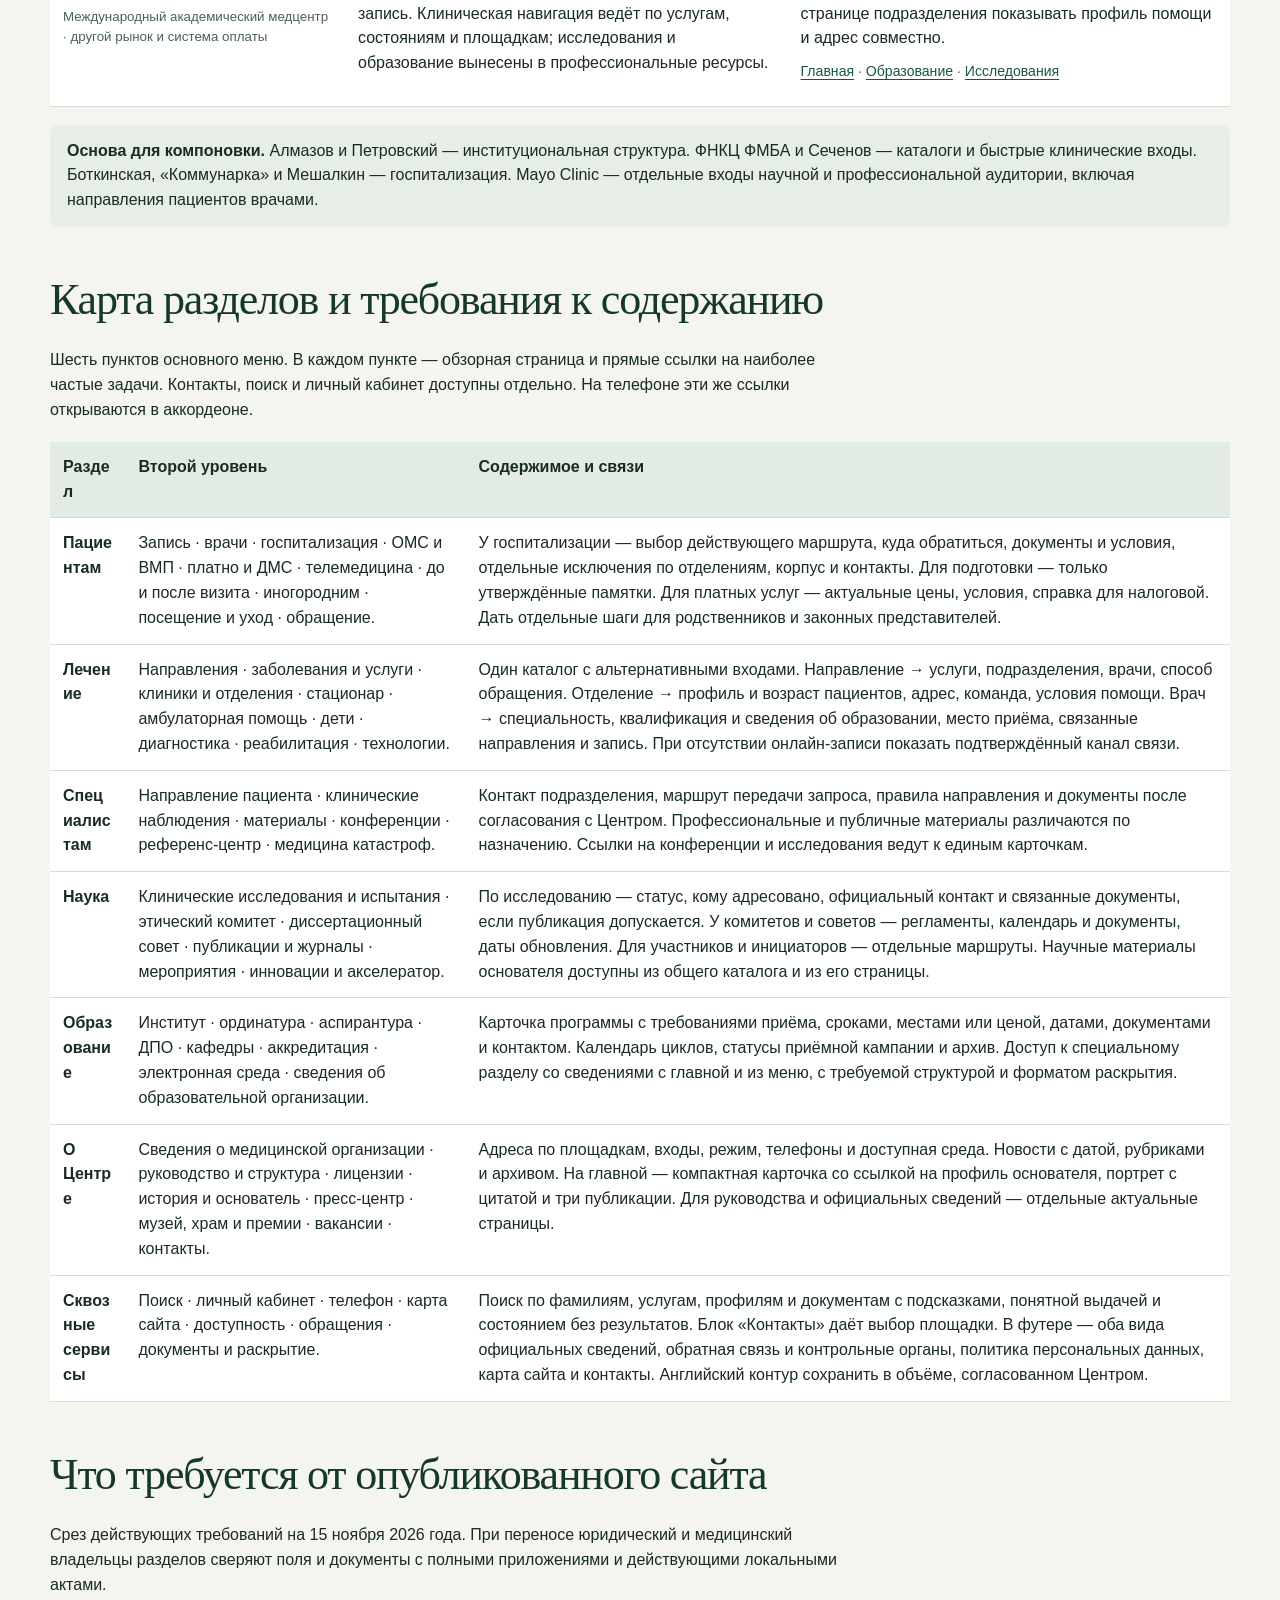
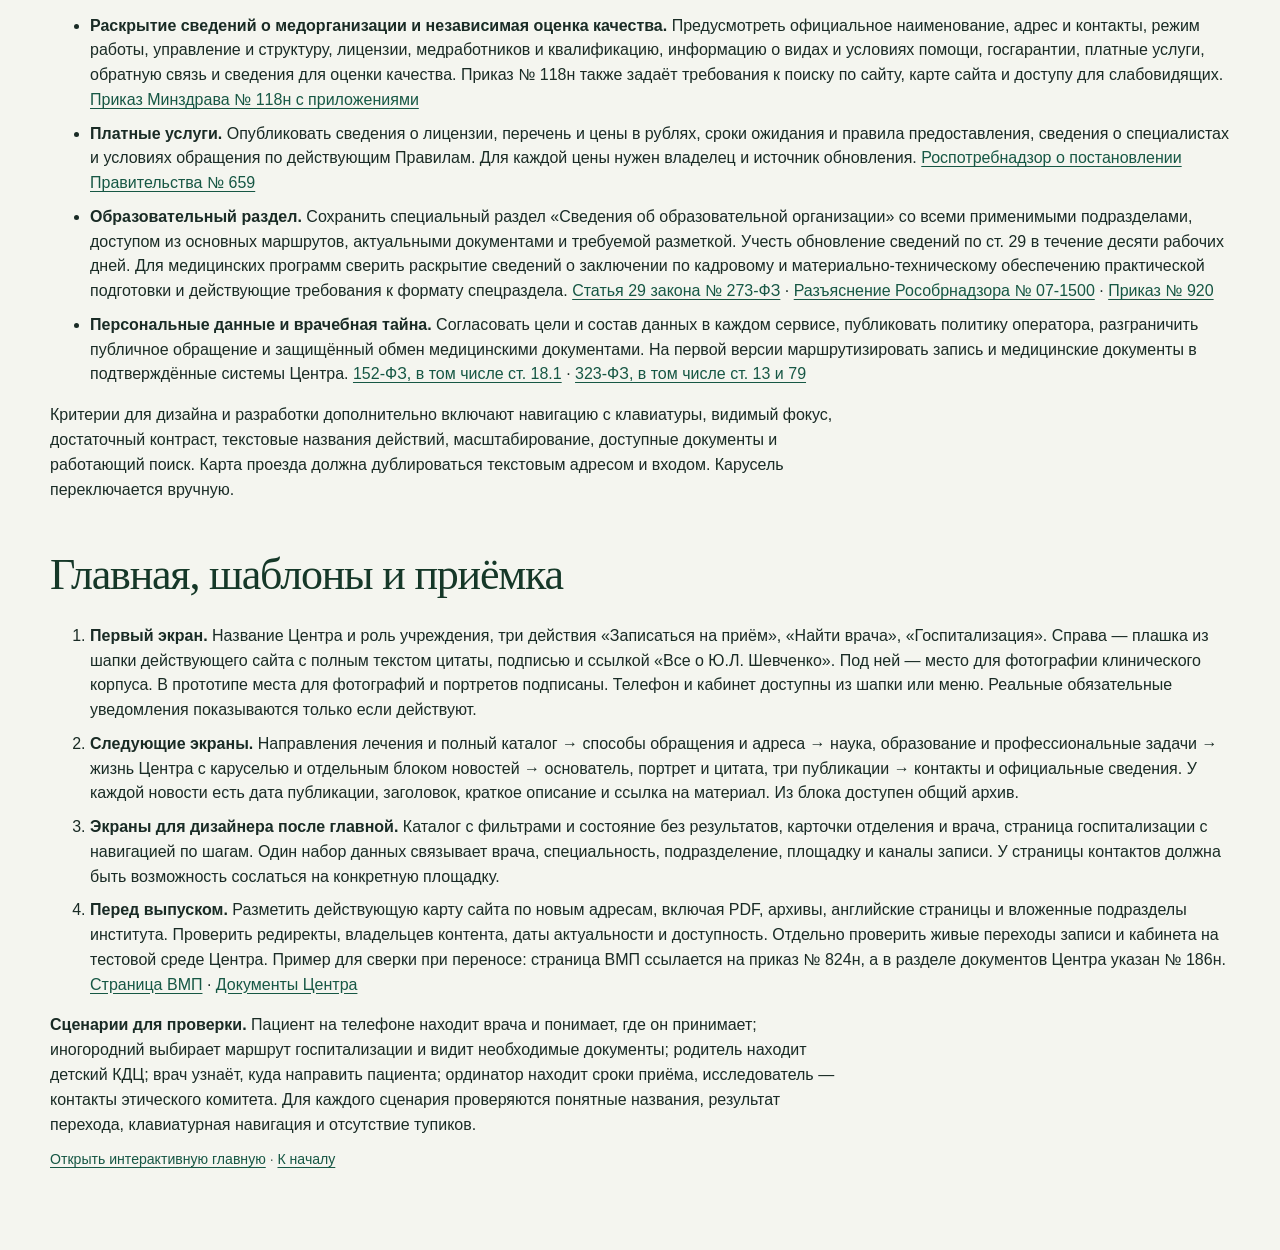
==== commit 6734d091: "Restore legacy founder banner and use photo placeholders" ====
--- a/site-structure.html
+++ b/site-structure.html
@@ -127,7 +127,7 @@
 <section id="handoff">
 <h2>Главная, шаблоны и приёмка</h2>
 <ol>
-<li><strong>Первый экран.</strong> Название Центра и роль учреждения, фото клинического корпуса, три действия «Записаться на приём», «Найти врача», «Госпитализация». Справа на фото корпуса — компактная карточка с оригинальным портретом из шапки действующего сайта и ссылкой «Все о Ю.Л. Шевченко». Телефон и кабинет доступны из шапки или меню. Реальные обязательные уведомления показываются только если действуют.</li>
+<li><strong>Первый экран.</strong> Название Центра и роль учреждения, три действия «Записаться на приём», «Найти врача», «Госпитализация». Справа — плашка из шапки действующего сайта с полным текстом цитаты, подписью и ссылкой «Все о Ю.Л. Шевченко». Под ней — место для фотографии клинического корпуса. В прототипе места для фотографий и портретов подписаны. Телефон и кабинет доступны из шапки или меню. Реальные обязательные уведомления показываются только если действуют.</li>
 <li><strong>Следующие экраны.</strong> Направления лечения и полный каталог → способы обращения и адреса → наука, образование и профессиональные задачи → жизнь Центра с каруселью и отдельным блоком новостей → основатель, портрет и цитата, три публикации → контакты и официальные сведения. У каждой новости есть дата публикации, заголовок, краткое описание и ссылка на материал. Из блока доступен общий архив.</li>
 <li><strong>Экраны для дизайнера после главной.</strong> Каталог с фильтрами и состояние без результатов, карточки отделения и врача, страница госпитализации с навигацией по шагам. Один набор данных связывает врача, специальность, подразделение, площадку и каналы записи. У страницы контактов должна быть возможность сослаться на конкретную площадку.</li>
 <li><strong>Перед выпуском.</strong> Разметить действующую карту сайта по новым адресам, включая PDF, архивы, английские страницы и вложенные подразделы института. Проверить редиректы, владельцев контента, даты актуальности и доступность. Отдельно проверить живые переходы записи и кабинета на тестовой среде Центра. Пример для сверки при переносе: страница ВМП ссылается на приказ № 824н, а в разделе документов Центра указан № 186н. <a href="https://www.pirogov-center.ru/patient/hospital/high-tech-medical-care/">Страница ВМП</a> · <a href="https://www.pirogov-center.ru/patient/info/documents/">Документы Центра</a></li>
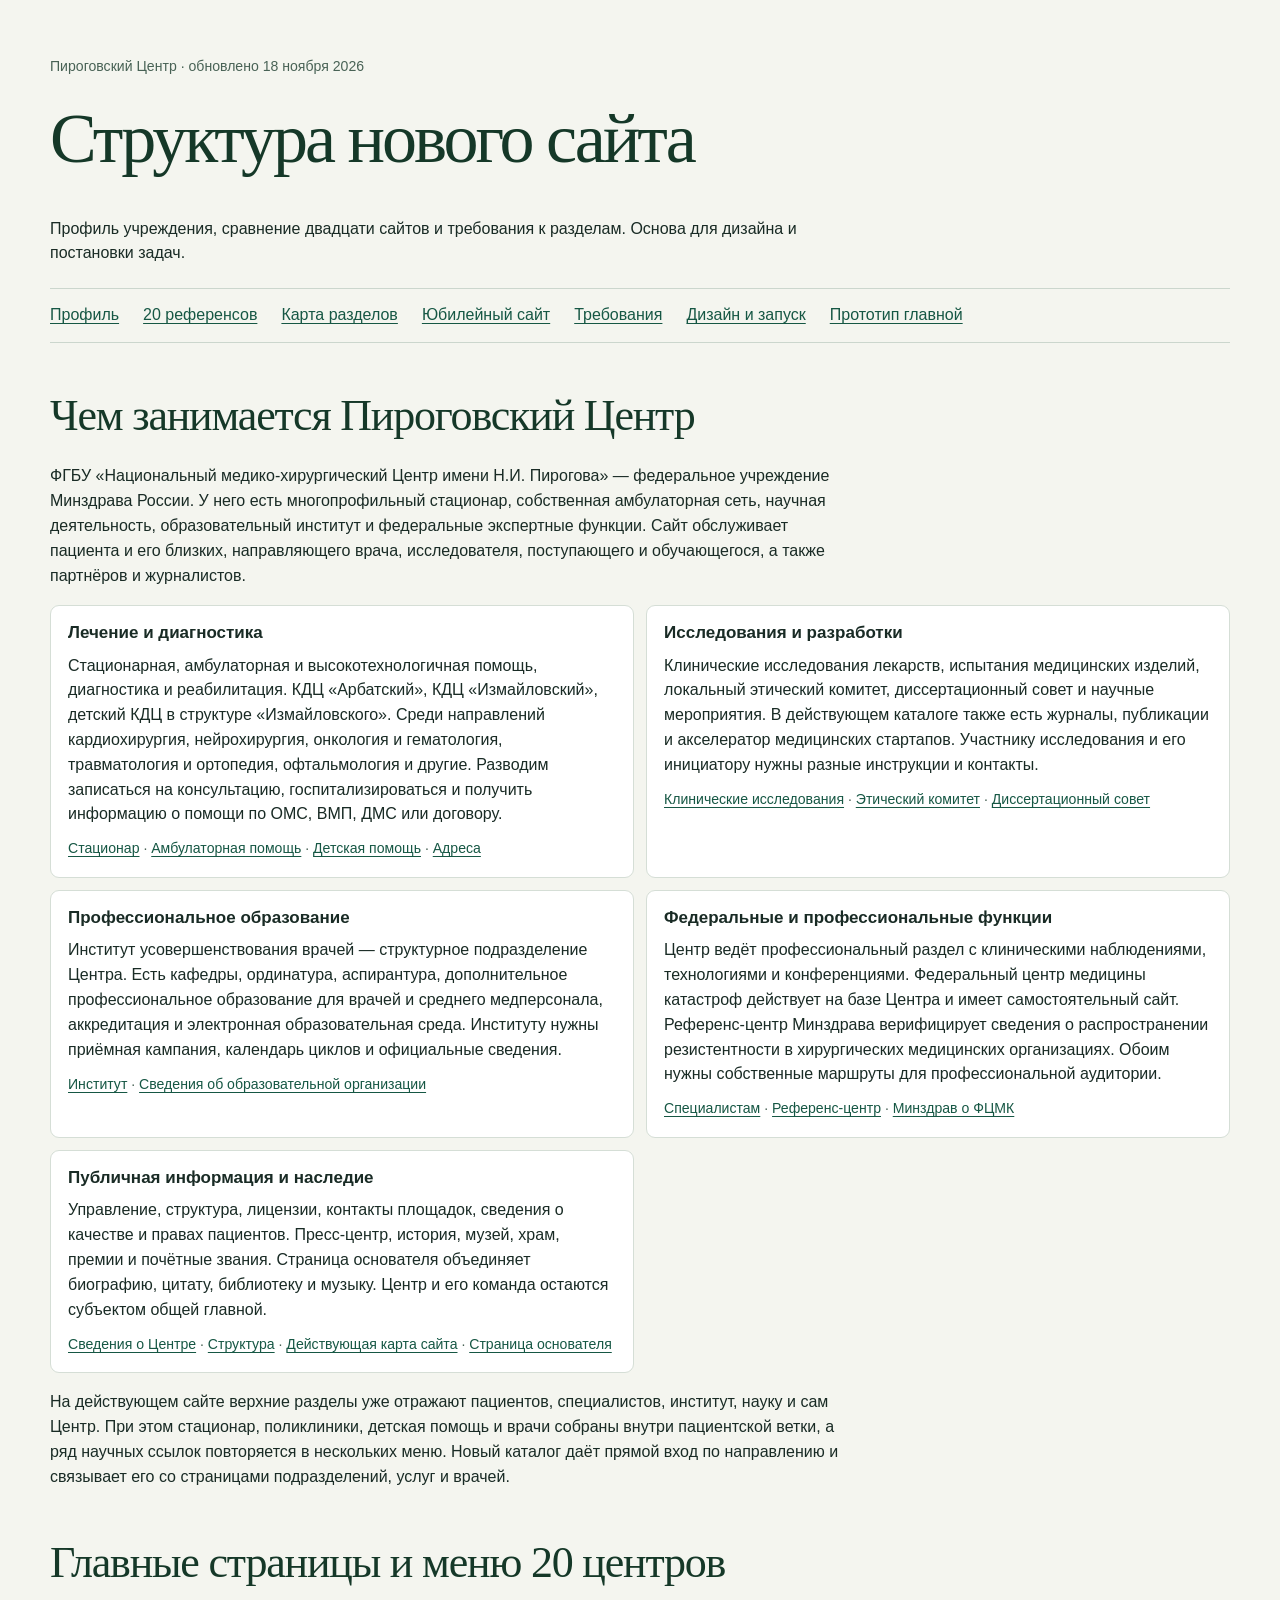
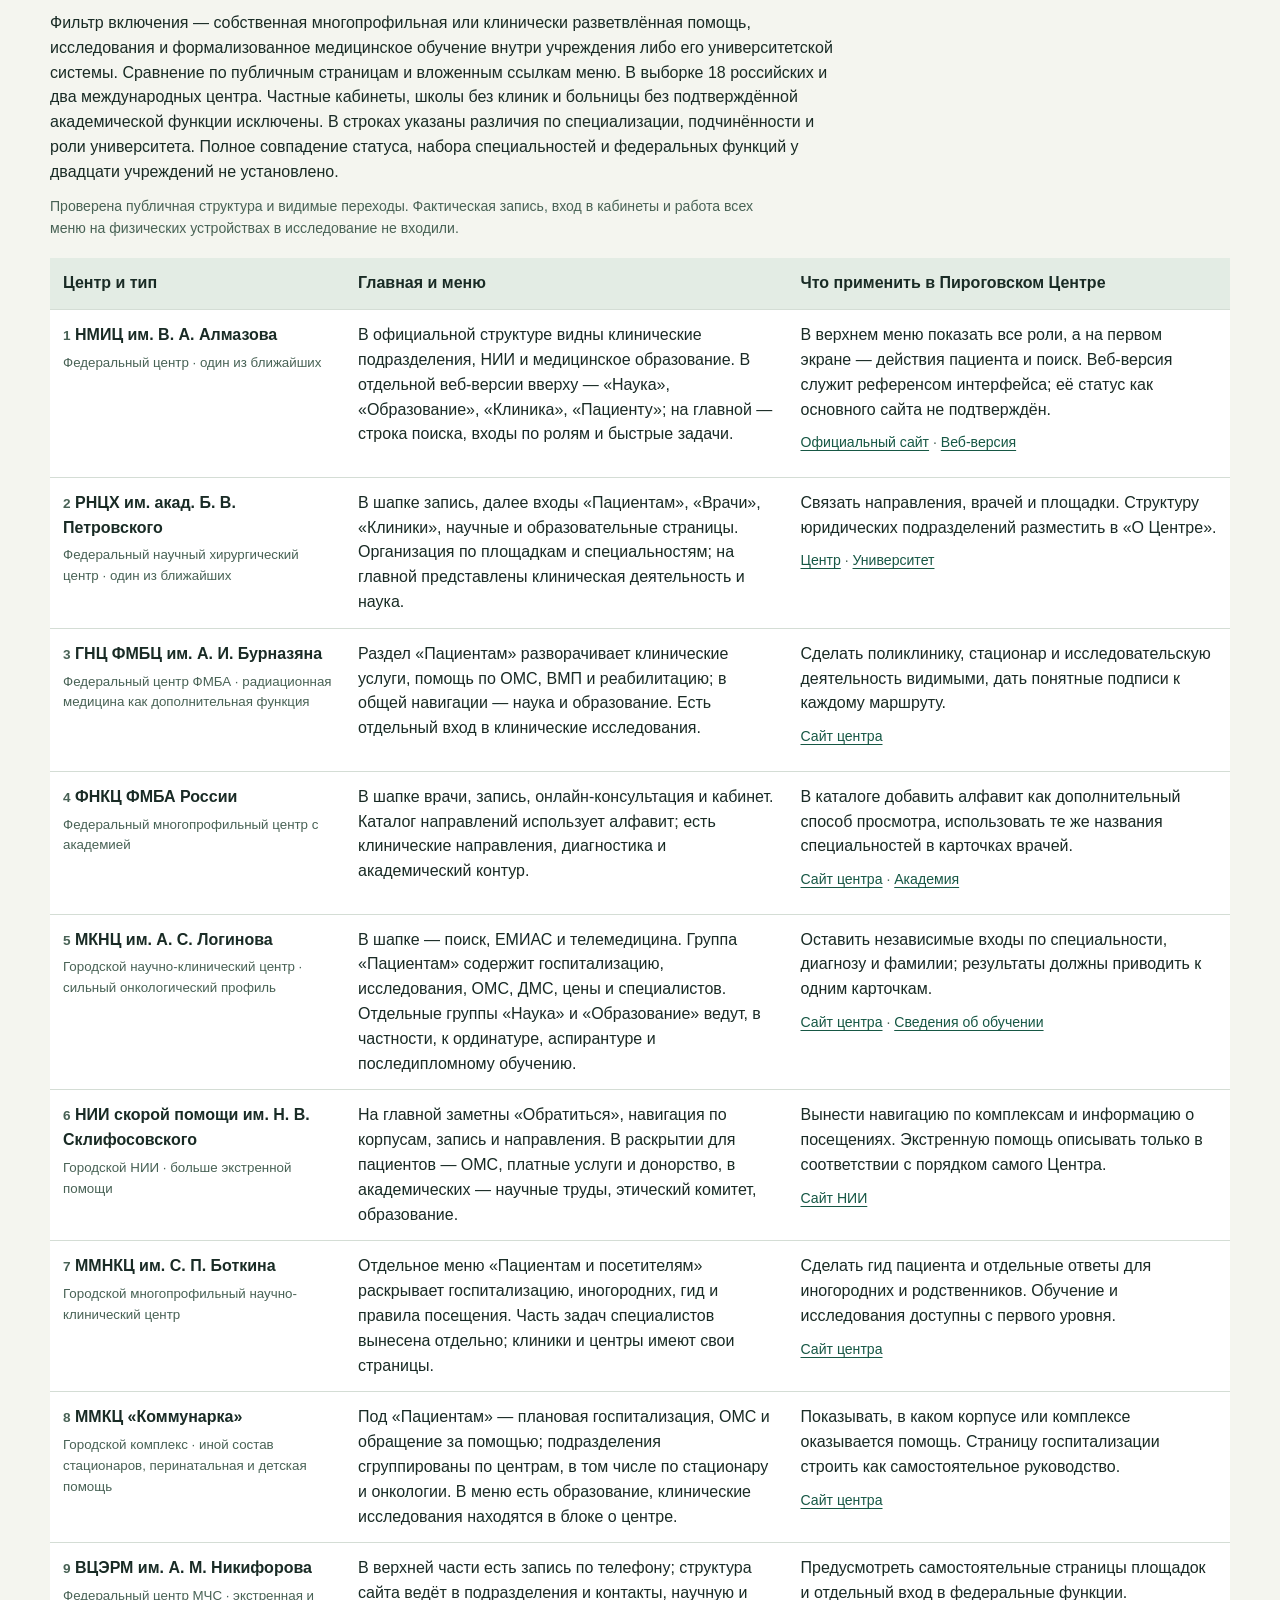
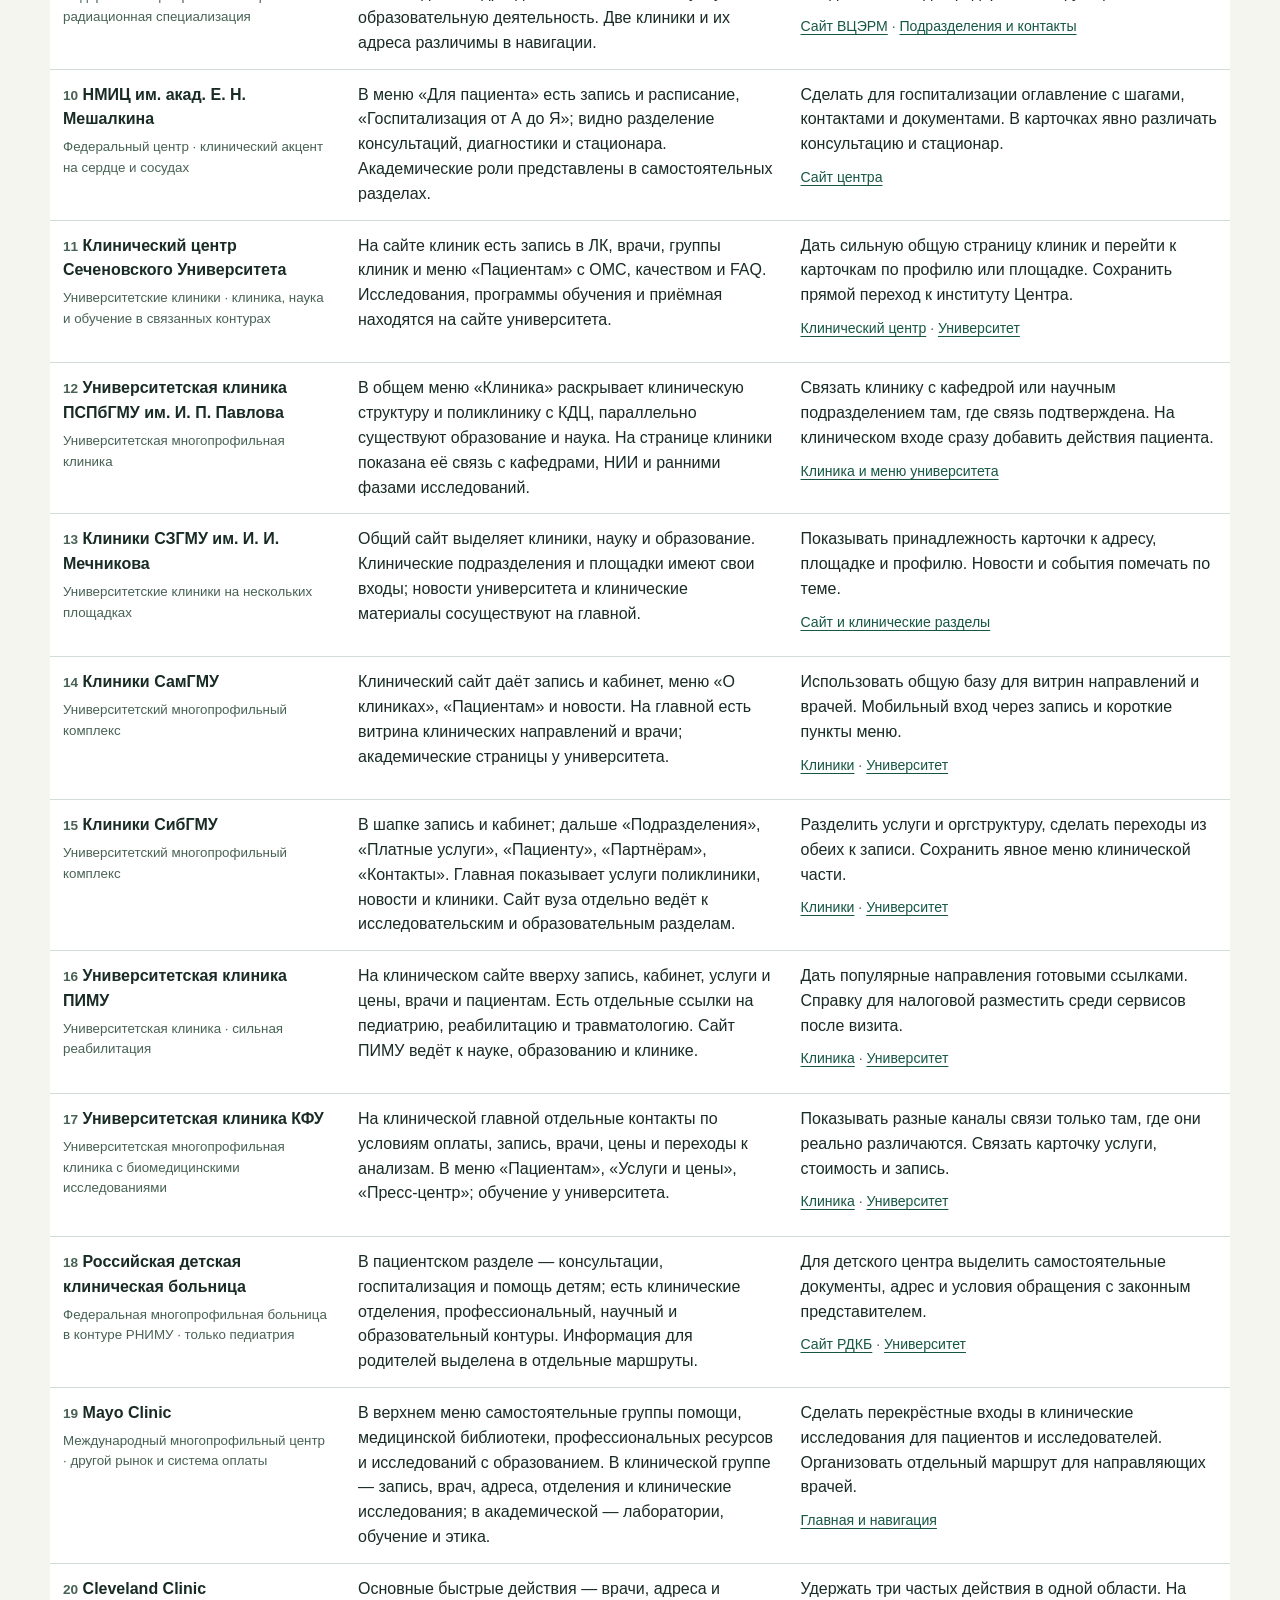
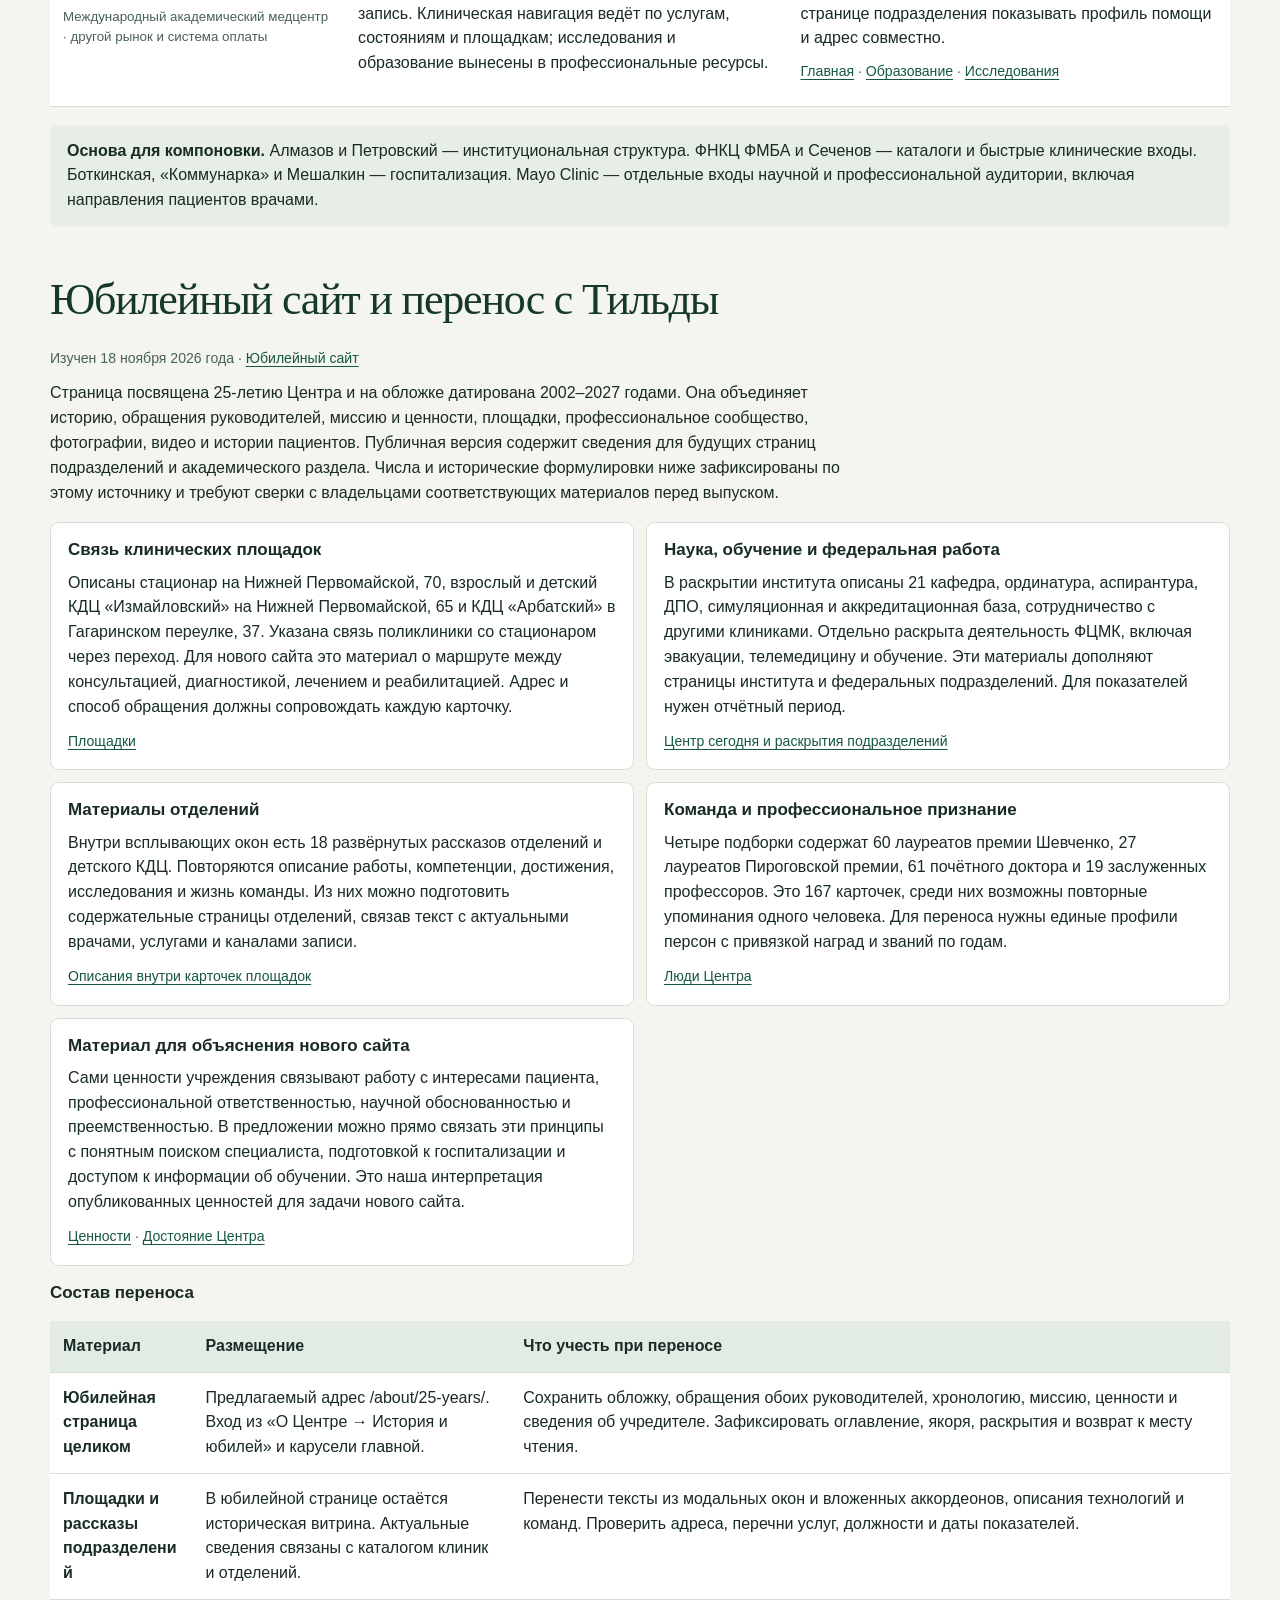
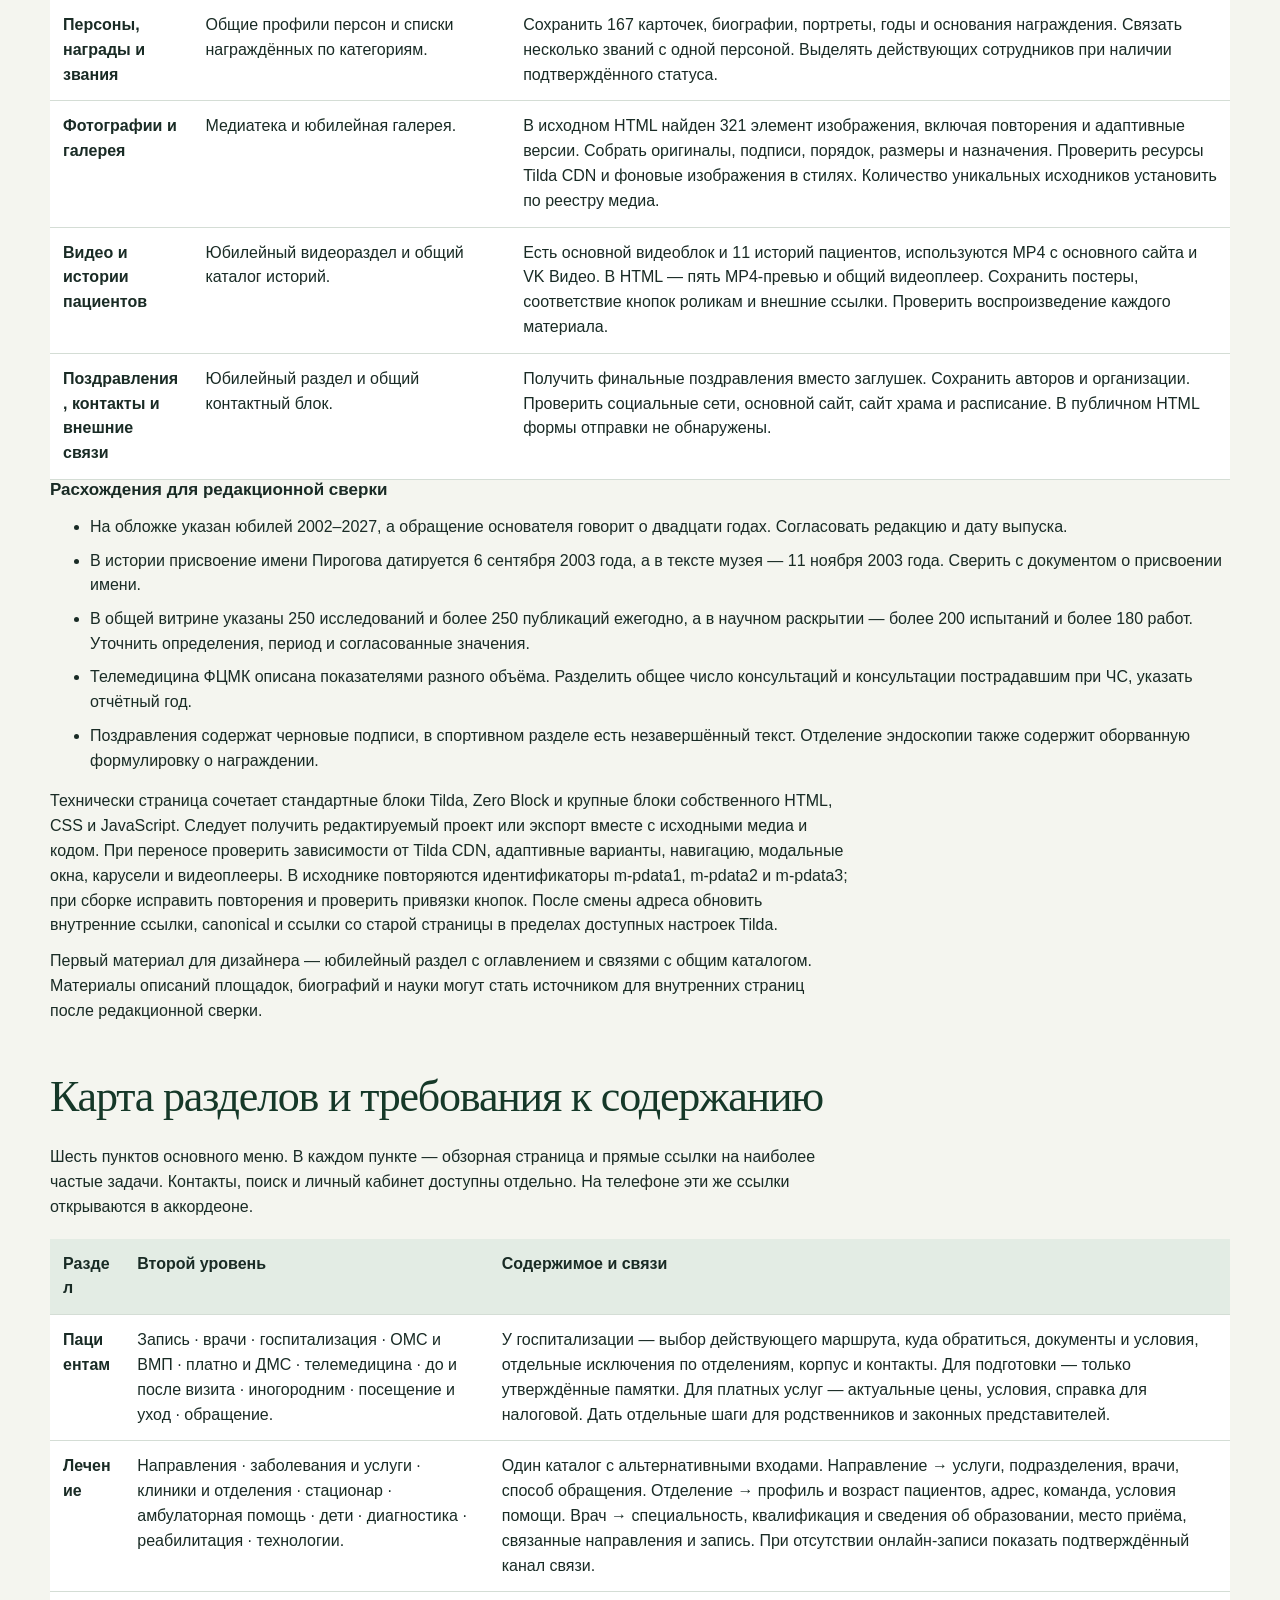
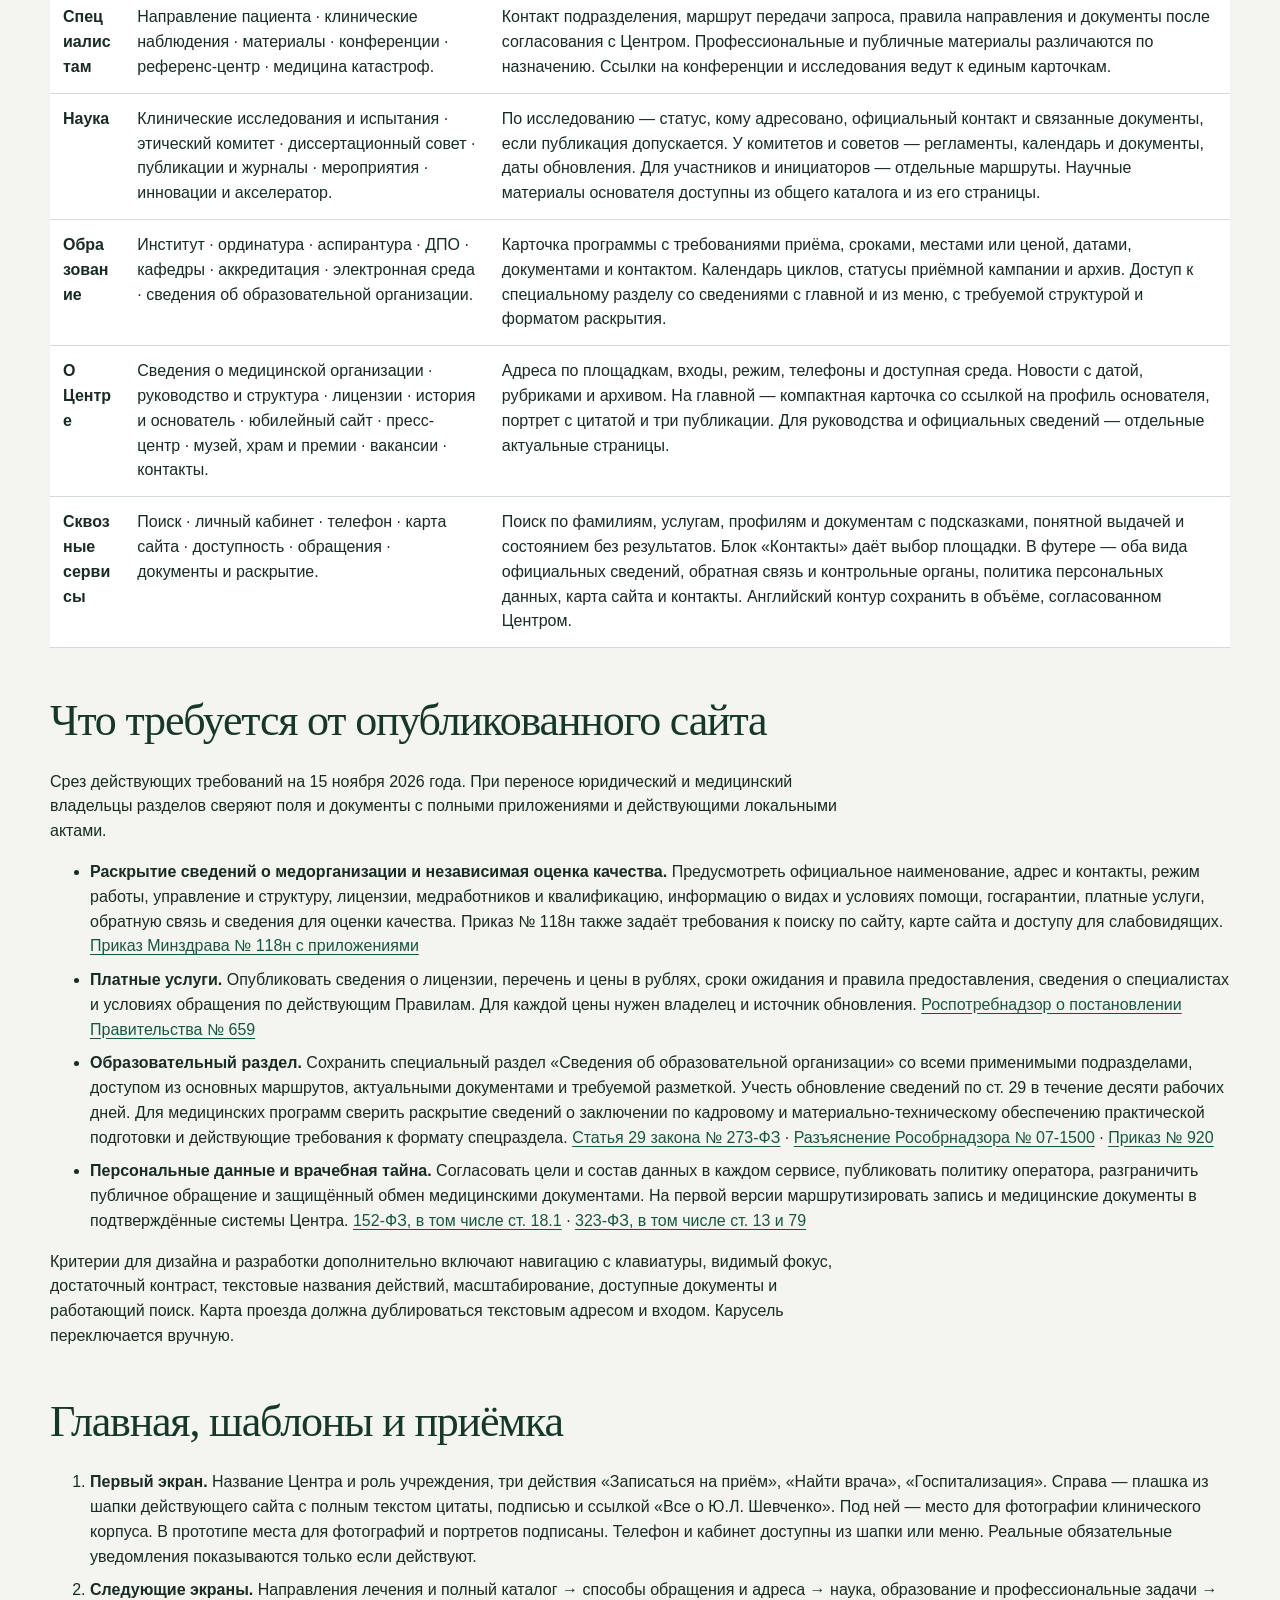
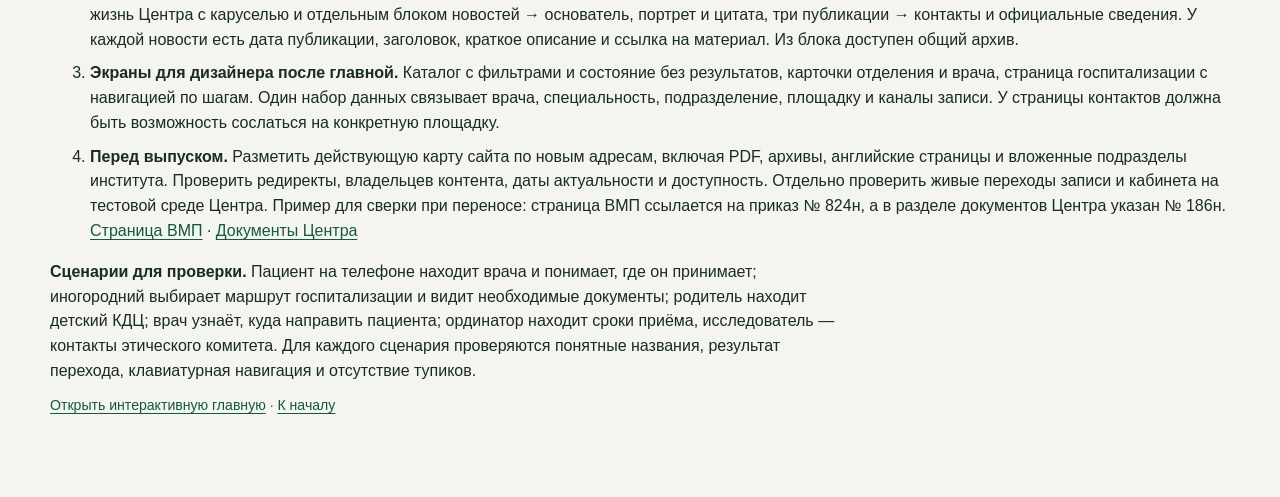
==== commit 4c56fe45: "Add anniversary site findings and migration inventory" ====
--- a/site-structure.html
+++ b/site-structure.html
@@ -49,10 +49,10 @@
 <body>
 <main id="top">
 <header>
-<p class="meta">Пироговский Центр · 15 ноября 2026</p>
+<p class="meta">Пироговский Центр · обновлено 18 ноября 2026</p>
 <h1>Структура нового сайта</h1>
 <p>Профиль учреждения, сравнение двадцати сайтов и требования к разделам. Основа для дизайна и постановки задач.</p>
-<nav aria-label="Оглавление"><a href="#profile">Профиль</a><a href="#comparison">20 референсов</a><a href="#map">Карта разделов</a><a href="#requirements">Требования</a><a href="#handoff">Дизайн и запуск</a><a href="prototype/index.html">Прототип главной</a></nav>
+<nav aria-label="Оглавление"><a href="#profile">Профиль</a><a href="#comparison">20 референсов</a><a href="#map">Карта разделов</a><a href="#anniversary">Юбилейный сайт</a><a href="#requirements">Требования</a><a href="#handoff">Дизайн и запуск</a><a href="prototype/index.html">Прототип главной</a></nav>
 </header>
 <section id="profile">
 <h2>Чем занимается Пироговский Центр</h2>
@@ -97,6 +97,42 @@
 </table>
 <aside><strong>Основа для компоновки.</strong> Алмазов и Петровский — институциональная структура. ФНКЦ ФМБА и Сеченов — каталоги и быстрые клинические входы. Боткинская, «Коммунарка» и Мешалкин — госпитализация. Mayo Clinic — отдельные входы научной и профессиональной аудитории, включая направления пациентов врачами.</aside>
 </section>
+
+<section id="anniversary">
+<h2>Юбилейный сайт и перенос с Тильды</h2>
+<p class="meta">Изучен 18 ноября 2026 года · <a href="https://pirogov-center-25.tilda.ws/">Юбилейный сайт</a></p>
+<p>Страница посвящена 25-летию Центра и на обложке датирована 2002–2027 годами. Она объединяет историю, обращения руководителей, миссию и ценности, площадки, профессиональное сообщество, фотографии, видео и истории пациентов. Публичная версия содержит сведения для будущих страниц подразделений и академического раздела. Числа и исторические формулировки ниже зафиксированы по этому источнику и требуют сверки с владельцами соответствующих материалов перед выпуском.</p>
+<div class="cards">
+<article><h3>Связь клинических площадок</h3><p>Описаны стационар на Нижней Первомайской, 70, взрослый и детский КДЦ «Измайловский» на Нижней Первомайской, 65 и КДЦ «Арбатский» в Гагаринском переулке, 37. Указана связь поликлиники со стационаром через переход. Для нового сайта это материал о маршруте между консультацией, диагностикой, лечением и реабилитацией. Адрес и способ обращения должны сопровождать каждую карточку.</p><p class="sources"><a href="https://pirogov-center-25.tilda.ws/#struktura">Площадки</a></p></article>
+<article><h3>Наука, обучение и федеральная работа</h3><p>В раскрытии института описаны 21 кафедра, ординатура, аспирантура, ДПО, симуляционная и аккредитационная база, сотрудничество с другими клиниками. Отдельно раскрыта деятельность ФЦМК, включая эвакуации, телемедицину и обучение. Эти материалы дополняют страницы института и федеральных подразделений. Для показателей нужен отчётный период.</p><p class="sources"><a href="https://pirogov-center-25.tilda.ws/#segodnya">Центр сегодня и раскрытия подразделений</a></p></article>
+<article><h3>Материалы отделений</h3><p>Внутри всплывающих окон есть 18 развёрнутых рассказов отделений и детского КДЦ. Повторяются описание работы, компетенции, достижения, исследования и жизнь команды. Из них можно подготовить содержательные страницы отделений, связав текст с актуальными врачами, услугами и каналами записи.</p><p class="sources"><a href="https://pirogov-center-25.tilda.ws/#struktura">Описания внутри карточек площадок</a></p></article>
+<article><h3>Команда и профессиональное признание</h3><p>Четыре подборки содержат 60 лауреатов премии Шевченко, 27 лауреатов Пироговской премии, 61 почётного доктора и 19 заслуженных профессоров. Это 167 карточек, среди них возможны повторные упоминания одного человека. Для переноса нужны единые профили персон с привязкой наград и званий по годам.</p><p class="sources"><a href="https://pirogov-center-25.tilda.ws/#lyudi">Люди Центра</a></p></article>
+<article><h3>Материал для объяснения нового сайта</h3><p>Сами ценности учреждения связывают работу с интересами пациента, профессиональной ответственностью, научной обоснованностью и преемственностью. В предложении можно прямо связать эти принципы с понятным поиском специалиста, подготовкой к госпитализации и доступом к информации об обучении. Это наша интерпретация опубликованных ценностей для задачи нового сайта.</p><p class="sources"><a href="https://pirogov-center-25.tilda.ws/#cennosti">Ценности</a> · <a href="https://pirogov-center-25.tilda.ws/#dostoyanie">Достояние Центра</a></p></article>
+</div>
+<h3>Состав переноса</h3>
+<table>
+<thead><tr><th scope="col">Материал</th><th scope="col">Размещение</th><th scope="col">Что учесть при переносе</th></tr></thead>
+<tbody>
+<tr><th scope="row">Юбилейная страница целиком</th><td data-label="Размещение">Предлагаемый адрес /about/25-years/. Вход из «О Центре → История и юбилей» и карусели главной.</td><td data-label="Перенос">Сохранить обложку, обращения обоих руководителей, хронологию, миссию, ценности и сведения об учредителе. Зафиксировать оглавление, якоря, раскрытия и возврат к месту чтения.</td></tr>
+<tr><th scope="row">Площадки и рассказы подразделений</th><td data-label="Размещение">В юбилейной странице остаётся историческая витрина. Актуальные сведения связаны с каталогом клиник и отделений.</td><td data-label="Перенос">Перенести тексты из модальных окон и вложенных аккордеонов, описания технологий и команд. Проверить адреса, перечни услуг, должности и даты показателей.</td></tr>
+<tr><th scope="row">Персоны, награды и звания</th><td data-label="Размещение">Общие профили персон и списки награждённых по категориям.</td><td data-label="Перенос">Сохранить 167 карточек, биографии, портреты, годы и основания награждения. Связать несколько званий с одной персоной. Выделять действующих сотрудников при наличии подтверждённого статуса.</td></tr>
+<tr><th scope="row">Фотографии и галерея</th><td data-label="Размещение">Медиатека и юбилейная галерея.</td><td data-label="Перенос">В исходном HTML найден 321 элемент изображения, включая повторения и адаптивные версии. Собрать оригиналы, подписи, порядок, размеры и назначения. Проверить ресурсы Tilda CDN и фоновые изображения в стилях. Количество уникальных исходников установить по реестру медиа.</td></tr>
+<tr><th scope="row">Видео и истории пациентов</th><td data-label="Размещение">Юбилейный видеораздел и общий каталог историй.</td><td data-label="Перенос">Есть основной видеоблок и 11 историй пациентов, используются MP4 с основного сайта и VK Видео. В HTML — пять MP4-превью и общий видеоплеер. Сохранить постеры, соответствие кнопок роликам и внешние ссылки. Проверить воспроизведение каждого материала.</td></tr>
+<tr><th scope="row">Поздравления, контакты и внешние связи</th><td data-label="Размещение">Юбилейный раздел и общий контактный блок.</td><td data-label="Перенос">Получить финальные поздравления вместо заглушек. Сохранить авторов и организации. Проверить социальные сети, основной сайт, сайт храма и расписание. В публичном HTML формы отправки не обнаружены.</td></tr>
+</tbody>
+</table>
+<h3>Расхождения для редакционной сверки</h3>
+<ul>
+<li>На обложке указан юбилей 2002–2027, а обращение основателя говорит о двадцати годах. Согласовать редакцию и дату выпуска.</li>
+<li>В истории присвоение имени Пирогова датируется 6 сентября 2003 года, а в тексте музея — 11 ноября 2003 года. Сверить с документом о присвоении имени.</li>
+<li>В общей витрине указаны 250 исследований и более 250 публикаций ежегодно, а в научном раскрытии — более 200 испытаний и более 180 работ. Уточнить определения, период и согласованные значения.</li>
+<li>Телемедицина ФЦМК описана показателями разного объёма. Разделить общее число консультаций и консультации пострадавшим при ЧС, указать отчётный год.</li>
+<li>Поздравления содержат черновые подписи, в спортивном разделе есть незавершённый текст. Отделение эндоскопии также содержит оборванную формулировку о награждении.</li>
+</ul>
+<p>Технически страница сочетает стандартные блоки Tilda, Zero Block и крупные блоки собственного HTML, CSS и JavaScript. Следует получить редактируемый проект или экспорт вместе с исходными медиа и кодом. При переносе проверить зависимости от Tilda CDN, адаптивные варианты, навигацию, модальные окна, карусели и видеоплееры. В исходнике повторяются идентификаторы m-pdata1, m-pdata2 и m-pdata3; при сборке исправить повторения и проверить привязки кнопок. После смены адреса обновить внутренние ссылки, canonical и ссылки со старой страницы в пределах доступных настроек Tilda.</p>
+<p>Первый материал для дизайнера — юбилейный раздел с оглавлением и связями с общим каталогом. Материалы описаний площадок, биографий и науки могут стать источником для внутренних страниц после редакционной сверки.</p>
+</section>
+
 <section id="map">
 <h2>Карта разделов и требования к содержанию</h2>
 <p>Шесть пунктов основного меню. В каждом пункте — обзорная страница и прямые ссылки на наиболее частые задачи. Контакты, поиск и личный кабинет доступны отдельно. На телефоне эти же ссылки открываются в аккордеоне.</p>
@@ -108,7 +144,7 @@
 <tr><th scope="row">Специалистам</th><td data-label="Подразделы">Направление пациента · клинические наблюдения · материалы · конференции · референс-центр · медицина катастроф.</td><td data-label="Требования">Контакт подразделения, маршрут передачи запроса, правила направления и документы после согласования с Центром. Профессиональные и публичные материалы различаются по назначению. Ссылки на конференции и исследования ведут к единым карточкам.</td></tr>
 <tr><th scope="row">Наука</th><td data-label="Подразделы">Клинические исследования и испытания · этический комитет · диссертационный совет · публикации и журналы · мероприятия · инновации и акселератор.</td><td data-label="Требования">По исследованию — статус, кому адресовано, официальный контакт и связанные документы, если публикация допускается. У комитетов и советов — регламенты, календарь и документы, даты обновления. Для участников и инициаторов — отдельные маршруты. Научные материалы основателя доступны из общего каталога и из его страницы.</td></tr>
 <tr><th scope="row">Образование</th><td data-label="Подразделы">Институт · ординатура · аспирантура · ДПО · кафедры · аккредитация · электронная среда · сведения об образовательной организации.</td><td data-label="Требования">Карточка программы с требованиями приёма, сроками, местами или ценой, датами, документами и контактом. Календарь циклов, статусы приёмной кампании и архив. Доступ к специальному разделу со сведениями с главной и из меню, с требуемой структурой и форматом раскрытия.</td></tr>
-<tr><th scope="row">О Центре</th><td data-label="Подразделы">Сведения о медицинской организации · руководство и структура · лицензии · история и основатель · пресс-центр · музей, храм и премии · вакансии · контакты.</td><td data-label="Требования">Адреса по площадкам, входы, режим, телефоны и доступная среда. Новости с датой, рубриками и архивом. На главной — компактная карточка со ссылкой на профиль основателя, портрет с цитатой и три публикации. Для руководства и официальных сведений — отдельные актуальные страницы.</td></tr>
+<tr><th scope="row">О Центре</th><td data-label="Подразделы">Сведения о медицинской организации · руководство и структура · лицензии · история и основатель · юбилейный сайт · пресс-центр · музей, храм и премии · вакансии · контакты.</td><td data-label="Требования">Адреса по площадкам, входы, режим, телефоны и доступная среда. Новости с датой, рубриками и архивом. На главной — компактная карточка со ссылкой на профиль основателя, портрет с цитатой и три публикации. Для руководства и официальных сведений — отдельные актуальные страницы.</td></tr>
 <tr><th scope="row">Сквозные сервисы</th><td data-label="Подразделы">Поиск · личный кабинет · телефон · карта сайта · доступность · обращения · документы и раскрытие.</td><td data-label="Требования">Поиск по фамилиям, услугам, профилям и документам с подсказками, понятной выдачей и состоянием без результатов. Блок «Контакты» даёт выбор площадки. В футере — оба вида официальных сведений, обратная связь и контрольные органы, политика персональных данных, карта сайта и контакты. Английский контур сохранить в объёме, согласованном Центром.</td></tr>
 </tbody>
 </table>
